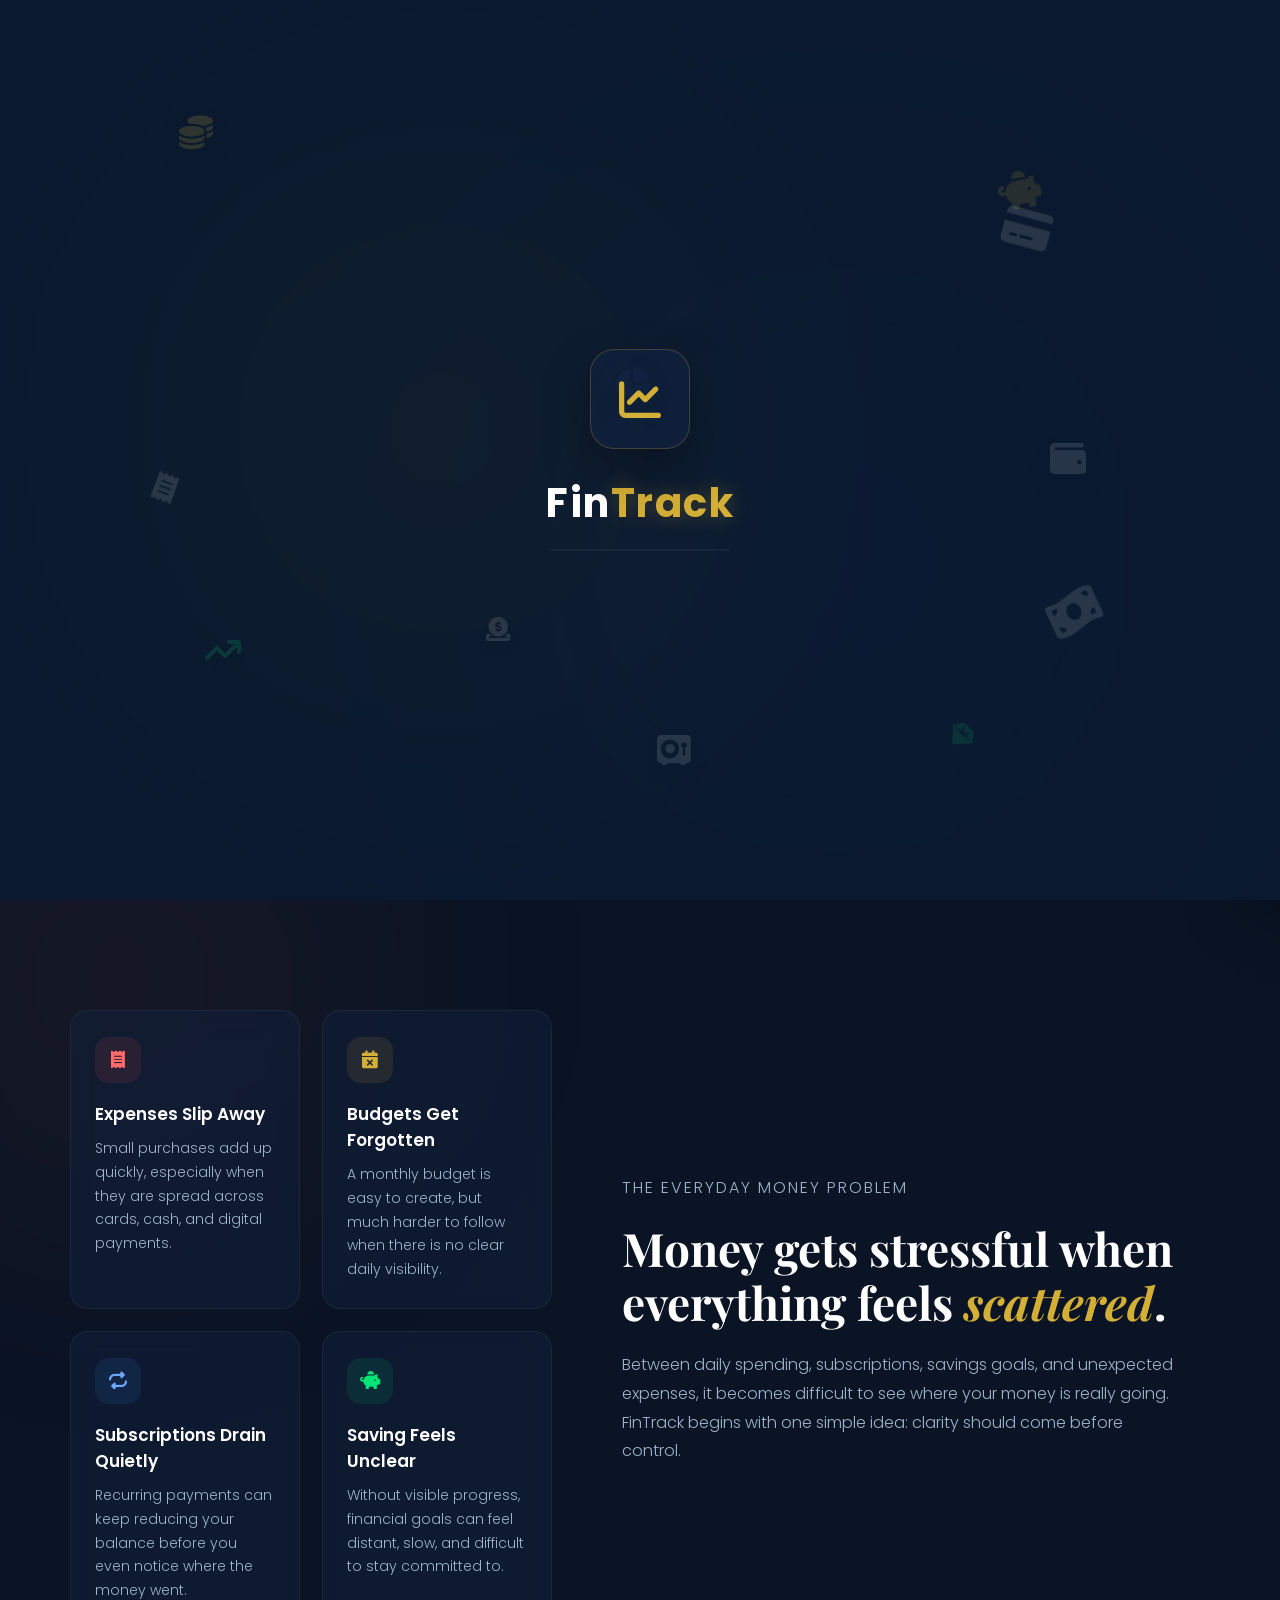
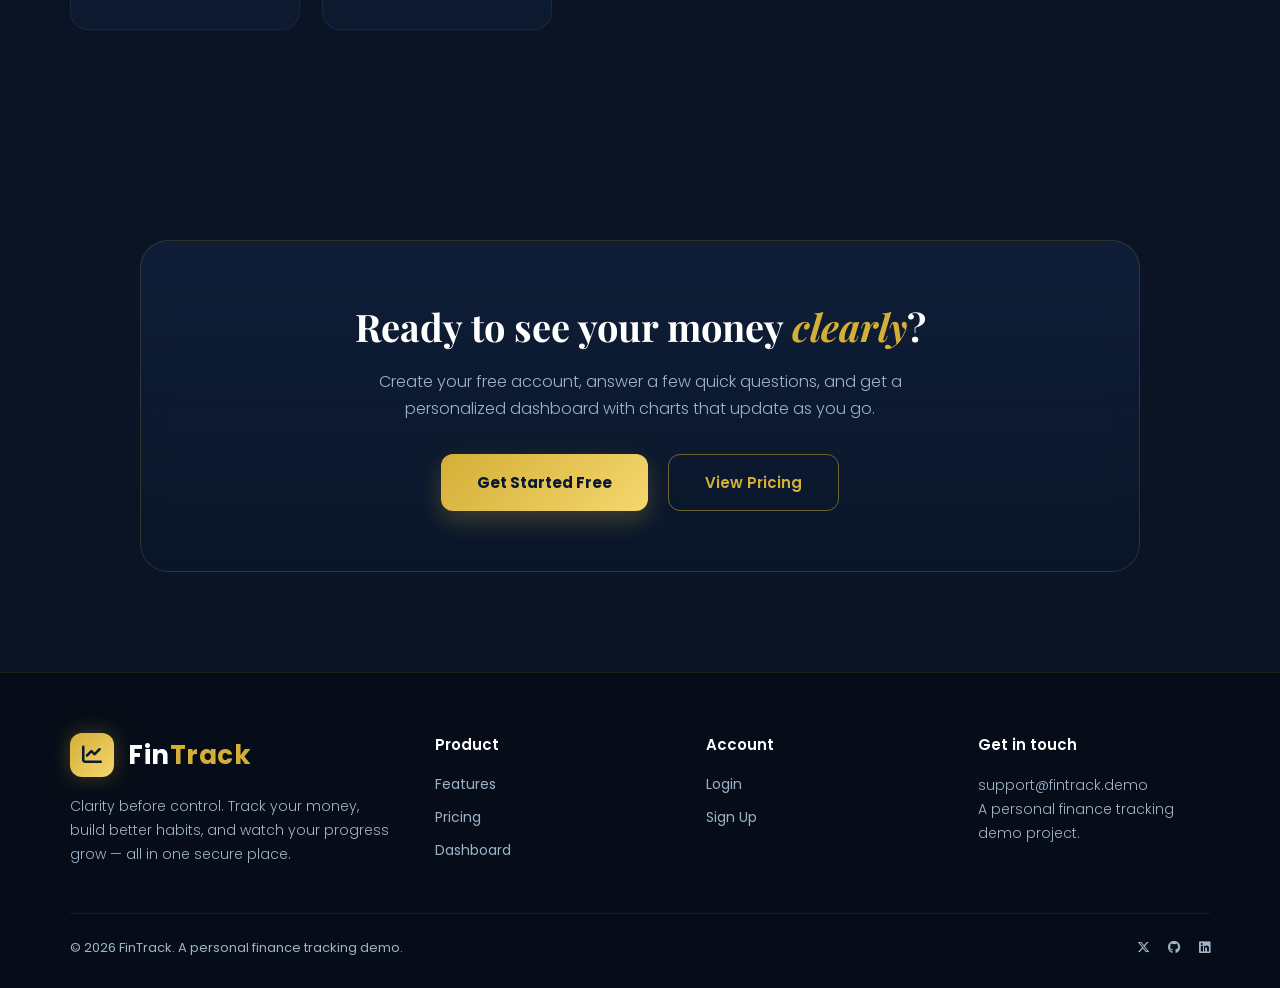
==== index.html @ 710f8156 "Added Currency Support and Search Bar" ====
<!DOCTYPE html>
<html lang="en">
<head>
  <meta charset="UTF-8" />
  <meta name="viewport" content="width=device-width, initial-scale=1.0"/>
  <title>FinTrack — Take Control of Your Finances</title>

  <link rel="preconnect" href="https://fonts.googleapis.com">
  <link rel="preconnect" href="https://fonts.gstatic.com" crossorigin>
  <link href="https://fonts.googleapis.com/css2?family=Playfair+Display:ital,wght@0,400..900;1,400..900&family=Poppins:wght@300;400;500;600;700&display=swap" rel="stylesheet">
  <link rel="stylesheet" href="https://cdnjs.cloudflare.com/ajax/libs/font-awesome/6.5.1/css/all.min.css"/>

  <link rel="stylesheet" href="css/styles.css?v=2"/>
  <link rel="stylesheet" href="css/landing.css?v=2"/>
</head>

<body>

  <!-- WEBSITE ENTRANCE LOADER (ENTRANCE SPLASH SCREEN) -->
  <div id="initial-splash" class="splash-screen">
    <div class="splash-glow-1"></div>
    <div class="splash-glow-2"></div>
    <div class="floating-container">
      <div class="floating-item item-coin1"><i class="fa-solid fa-coins"></i></div>
      <div class="floating-item item-card"><i class="fa-solid fa-credit-card"></i></div>
      <div class="floating-item item-trend"><i class="fa-solid fa-arrow-trend-up"></i></div>
      <div class="floating-item item-cash"><i class="fa-solid fa-money-bill-wave"></i></div>
      <div class="floating-item item-coin2"><i class="fa-solid fa-circle-dollar-to-slot"></i></div>
      <div class="floating-item item-wallet"><i class="fa-solid fa-wallet"></i></div>
      <div class="floating-item item-piggy"><i class="fa-solid fa-piggy-bank"></i></div>
      <div class="floating-item item-receipt"><i class="fa-solid fa-receipt"></i></div>
      <div class="floating-item item-vault"><i class="fa-solid fa-vault"></i></div>
      <div class="floating-item item-pie"><i class="fa-solid fa-chart-pie"></i></div>
      <div class="floating-item item-gem"><i class="fa-solid fa-gem"></i></div>
    </div>
    <div class="splash-core">
      <div class="splash-logo-shield">
        <i class="fa-solid fa-chart-line"></i>
        <div class="radar-pulse"></div>
      </div>
      <h1 class="splash-title">Fin<span>Track</span></h1>
      <div class="splash-loading-line"><span></span></div>
    </div>
  </div>

  <!-- PAGE LOADER ANIMATION -->
  <div id="page-loader" class="page-loader">
    <div class="loader-blur-1"></div>
    <div class="loader-blur-2"></div>
    <div class="loader-container">
      <div class="loader-ring-wrapper">
        <div class="loader-ring"></div>
        <div class="loader-logo-icon"><i class="fa-solid fa-chart-line"></i></div>
      </div>
      <div class="loader-brand">
        <h2 class="loader-text">Fin<span>Track</span></h2>
        <div class="loader-status">
          <span class="status-dot"></span>
          <p class="status-text">Securing financial workspace...</p>
        </div>
      </div>
    </div>
  </div>

  <nav class="navbar">
    <div class="logo" onclick="location.href='index.html'">
      <div class="logo-icon"><i class="fa-solid fa-chart-line"></i></div>
      <div class="logo-text">Fin<span>Track</span></div>
    </div>

    <div class="right-section">
      <div class="nav-links">
        <a href="index.html" class="active">Home</a>
        <a href="pages/features.html">Features</a>
        <a href="pages/dashboard.html">Dashboard</a>
        <a href="pages/pricing.html">Pricing</a>
      </div>

      <div class="buttons">
        <button class="btn-outline" data-auth="login">Login</button>
        <button class="btn-gold" data-auth="signup">Sign Up</button>
      </div>
    </div>
  </nav>

  <section class="hero" id="hero">
    <div class="blur-circle1"></div>
    <div class="blur-circle2"></div>

    <div class="hero-content">
      <p class="hero-tag">Smart Personal Finance Tracker</p>
      <h1>Take Control of Your <span>Finances</span> with FinTrack</h1>
      <p class="hero-description">
        Track expenses, monitor savings, create budgets, and analyze your financial growth — all in one powerful and secure platform.
      </p>

      <div class="hero-buttons">
        <button class="start-btn" data-cta>Get Started</button>
        <button class="learn-btn" onclick="location.href='pages/features.html'">Learn More</button>
      </div>

      <div class="hero-stats">
        <div class="stat-card"><h2>10K+</h2><p>Active Users</p></div>
        <div class="stat-card"><h2>50M+</h2><p>Transactions</p></div>
        <div class="stat-card"><h2>$2M+</h2><p>Savings Tracked</p></div>
      </div>
    </div>

    <div class="hero-visual">
      <div class="dashboard-mockup">

        <div class="widget-box w-left-top">
          <div class="widget-title">
            <span>Net Worth</span>
            <i class="fa-solid fa-arrow-trend-up" style="color: #00E676;"></i>
          </div>
          <div class="widget-amount">$48,250</div>
          <div class="widget-trend">+12.4%</div>
          <div style="margin-top: 15px; height: 35px; display: flex; align-items: flex-end; gap: 6px;">
            <div style="width:100%; height:35%; background:rgba(212,175,55,0.12); border-radius:3px;"></div>
            <div style="width:100%; height:50%; background:rgba(212,175,55,0.12); border-radius:3px;"></div>
            <div style="width:100%; height:65%; background:rgba(212,175,55,0.12); border-radius:3px;"></div>
            <div style="width:100%; height:100%; background:linear-gradient(to top, #D4AF37, #F5D76E); border-radius:3px; box-shadow:0 0 12px rgba(212,175,55,0.35);"></div>
          </div>
        </div>

        <div class="widget-box w-right-top">
          <div class="widget-title">Allocation</div>
          <div class="pie-chart"></div>
          <div>
            <div class="alloc-item"><span><span class="alloc-dot" style="background:#D4AF37;"></span>Stocks</span><strong>45%</strong></div>
            <div class="alloc-item"><span><span class="alloc-dot" style="background:#1E427A;"></span>Crypto</span><strong>30%</strong></div>
            <div class="alloc-item"><span><span class="alloc-dot" style="background:#00E676;"></span>Cash</span><strong>25%</strong></div>
          </div>
        </div>

        <div class="widget-box w-left-bottom">
          <div class="widget-title">
            <span>Active Goals</span>
            <i class="fa-solid fa-bullseye" style="color: #D4AF37;"></i>
          </div>
          <div class="goal-row" style="margin-top: 5px;">
            <div class="goal-header"><span>Emergency</span><span>85%</span></div>
            <div class="goal-bar-bg"><div class="goal-bar-fill" style="width: 85%; background: linear-gradient(90deg, #D4AF37, #F5D76E);"></div></div>
          </div>
          <div class="goal-row" style="margin-top: 12px;">
            <div class="goal-header"><span>Travel Fund</span><span>40%</span></div>
            <div class="goal-bar-bg"><div class="goal-bar-fill" style="width: 40%; background: linear-gradient(90deg, #1E427A, #3A7BD5);"></div></div>
          </div>
        </div>

        <div class="widget-box w-right-bottom">
          <div class="widget-title">Activity</div>
          <div class="tx-row">
            <div class="tx-info">
              <div class="tx-icon" style="background:rgba(255,82,82,0.1); color:#FF5252;"><i class="fa-solid fa-bag-shopping"></i></div>
              <div><div class="tx-name">Groceries</div><div class="tx-date">2:40 PM</div></div>
            </div>
            <div class="tx-val tx-neg">-$68</div>
          </div>
          <div class="tx-row">
            <div class="tx-info">
              <div class="tx-icon" style="background:rgba(0,230,118,0.1); color:#00E676;"><i class="fa-solid fa-wallet"></i></div>
              <div><div class="tx-name">Salary</div><div class="tx-date">Yesterday</div></div>
            </div>
            <div class="tx-val tx-pos">+$3.2K</div>
          </div>
          <div class="tx-row">
            <div class="tx-info">
              <div class="tx-icon" style="background:rgba(255,82,82,0.1); color:#FF5252;"><i class="fa-solid fa-film"></i></div>
              <div><div class="tx-name">Netflix</div><div class="tx-date">May 24</div></div>
            </div>
            <div class="tx-val tx-neg">-$16</div>
          </div>
        </div>

      </div>
    </div>
  </section>

  <!-- PROBLEM SECTION (Home: why money feels hard) -->
  <section class="problem-section" id="problem">
    <div class="problem-container">
      <div class="problem-grid">
        <div class="problem-card">
          <div class="problem-icon"><i class="fa-solid fa-receipt"></i></div>
          <h3>Expenses Slip Away</h3>
          <p>Small purchases add up quickly, especially when they are spread across cards, cash, and digital payments.</p>
        </div>
        <div class="problem-card">
          <div class="problem-icon"><i class="fa-solid fa-calendar-xmark"></i></div>
          <h3>Budgets Get Forgotten</h3>
          <p>A monthly budget is easy to create, but much harder to follow when there is no clear daily visibility.</p>
        </div>
        <div class="problem-card">
          <div class="problem-icon"><i class="fa-solid fa-repeat"></i></div>
          <h3>Subscriptions Drain Quietly</h3>
          <p>Recurring payments can keep reducing your balance before you even notice where the money went.</p>
        </div>
        <div class="problem-card">
          <div class="problem-icon"><i class="fa-solid fa-piggy-bank"></i></div>
          <h3>Saving Feels Unclear</h3>
          <p>Without visible progress, financial goals can feel distant, slow, and difficult to stay committed to.</p>
        </div>
      </div>

      <div class="problem-content">
        <p class="problem-tag">The Everyday Money Problem</p>
        <h2>Money gets stressful when everything feels <span>scattered</span>.</h2>
        <p>Between daily spending, subscriptions, savings goals, and unexpected expenses, it becomes difficult to see where your money is really going. FinTrack begins with one simple idea: clarity should come before control.</p>
      </div>
    </div>
  </section>

  <!-- CTA BAND -->
  <section class="cta-band">
    <div class="cta-inner">
      <h2>Ready to see your money <span>clearly</span>?</h2>
      <p>Create your free account, answer a few quick questions, and get a personalized dashboard with charts that update as you go.</p>
      <div class="hero-buttons">
        <button class="start-btn" data-cta>Get Started Free</button>
        <button class="learn-btn" onclick="location.href='pages/pricing.html'">View Pricing</button>
      </div>
    </div>
  </section>

  <!-- FOOTER -->
  <footer class="footer">
    <div class="footer-grid">
      <div class="footer-col">
        <div class="logo" style="margin-bottom:18px;">
          <div class="logo-icon"><i class="fa-solid fa-chart-line"></i></div>
          <div class="logo-text">Fin<span>Track</span></div>
        </div>
        <p>Clarity before control. Track your money, build better habits, and watch your progress grow — all in one secure place.</p>
      </div>
      <div class="footer-col">
        <h4>Product</h4>
        <a href="pages/features.html">Features</a>
        <a href="pages/pricing.html">Pricing</a>
        <a href="pages/dashboard.html">Dashboard</a>
      </div>
      <div class="footer-col">
        <h4>Account</h4>
        <a href="pages/login.html">Login</a>
        <a href="pages/signup.html">Sign Up</a>
      </div>
      <div class="footer-col">
        <h4>Get in touch</h4>
        <p>support@fintrack.demo<br/>A personal finance tracking demo project.</p>
      </div>
    </div>
    <div class="footer-bottom">
      <span>© 2026 FinTrack. A personal finance tracking demo.</span>
      <div class="socials">
        <span><i class="fa-brands fa-x-twitter"></i></span>
        <span><i class="fa-brands fa-github"></i></span>
        <span><i class="fa-brands fa-linkedin"></i></span>
      </div>
    </div>
  </footer>

  <script src="js/storage.js?v=7"></script>
  <script src="js/loader.js?v=7"></script>
  <script src="js/nav.js?v=8"></script>
</body>
</html>
---- css/styles.css ----
/* ============================================================
   CINEMATIC 3D FLOATING ENTRANCE SPLASH SCREEN
   ============================================================ */

.splash-screen {
  position: fixed;
  top: 0; left: 0; width: 100%; height: 100%;
  background-color: #0A192F;
  z-index: 100000; /* Above regular page loaders */
  display: flex;
  align-items: center;
  justify-content: center;
  overflow: hidden;
  opacity: 1;
  visibility: visible;
  transition: opacity 0.8s cubic-bezier(0.77, 0, 0.175, 1),
              visibility 0.8s cubic-bezier(0.77, 0, 0.175, 1);
}

/* Exit Utility State triggered by JS */
.splash-screen.dismissed {
  opacity: 0;
  visibility: hidden;
}

/* Ambient Deep Lighting */
.splash-glow-1, .splash-glow-2 {
  position: absolute; width: 500px; height: 500px; border-radius: 50%; filter: blur(160px); opacity: 0.4; pointer-events: none;
}
.splash-glow-1 { background: rgba(212, 175, 55, 0.12); top: 20%; left: 15%; animation: lightShift 8s infinite alternate ease-in-out; }
.splash-glow-2 { background: rgba(30, 66, 122, 0.2); bottom: 10%; right: 15%; animation: lightShift 8s infinite alternate-reverse ease-in-out; }

/* Main Central Brand Hub */
.splash-core {
  text-align: center;
  position: relative;
  z-index: 10;
  animation: coreEntrance 1s cubic-bezier(0.16, 1, 0.3, 1) forwards;
}

.splash-logo-shield {
  position: relative;
  width: 100px; height: 100px;
  background: rgba(17, 34, 64, 0.6);
  border: 1px solid rgba(212, 175, 55, 0.25);
  border-radius: 24px;
  display: flex; align-items: center; justify-content: center;
  font-size: 42px; color: #D4AF37; margin: 0 auto 24px;
  box-shadow: 0 20px 50px rgba(0,0,0,0.3);
  backdrop-filter: blur(10px);
}

.radar-pulse {
  position: absolute; width: 100%; height: 100%;
  border: 1px solid #D4AF37; border-radius: 24px;
  animation: radarExpand 2s infinite ease-out;
  opacity: 0; pointer-events: none;
}

.splash-title {
  font-family: 'Poppins', sans-serif; font-size: 40px; font-weight: 700; color: #fff; letter-spacing: 1.5px; margin-bottom: 16px;
}
.splash-title span { color: #D4AF37; text-shadow: 0 0 20px rgba(212,175,55,0.3); }

/* Premium thin timing runner strip */
.splash-loading-line {
  width: 180px; height: 2px; background: rgba(255,255,255,0.05); margin: 0 auto; border-radius: 2px; overflow: hidden;
}
.splash-loading-line span {
  display: block; width: 100%; height: 100%; background: linear-gradient(90deg, transparent, #D4AF37, transparent);
  transform: translateX(-100%); animation: stripMove 2s infinite linear;
}

/* --- Floating Ecosystem Generator --- */
.floating-container { position: absolute; width: 100%; height: 100%; top: 0; left: 0; z-index: 5; pointer-events: none; }
.floating-item {
  position: absolute; font-size: 28px;
  color: rgba(255, 255, 255, 0.12); /* Semi-transparent ghost tokens */
  filter: drop-shadow(0 10px 20px rgba(0,0,0,0.2));
  animation: floatBehavior 6s infinite ease-in-out;
}

/* --- Expanded Floating Grid Vectors & Spatial Depth --- */

.item-coin1  { top: 12%; left: 14%; font-size: 34px; color: rgba(212,175,55,0.18); animation-duration: 7s; }
.item-card   { top: 22%; right: 18%; font-size: 42px; transform: rotate(15deg); animation-duration: 9s; animation-delay: -1s; }
.item-trend  { bottom: 25%; left: 16%; font-size: 32px; color: rgba(0,230,118,0.15); animation-duration: 8s; animation-delay: -3s; }
.item-cash   { bottom: 28%; right: 14%; font-size: 46px; transform: rotate(-25deg); animation-duration: 10s; animation-delay: -2s; }
.item-coin2  { top: 68%; left: 38%; font-size: 24px; animation-duration: 6s; animation-delay: -4s; }
.item-wallet { top: 48%; left: 82%; font-size: 36px; animation-duration: 11s; }


/* Coordinates for the New Tokens Layer */
.item-piggy  { top: 18%; left: 78%; font-size: 38px; color: rgba(212,175,55,0.14); transform: rotate(-10deg); animation-duration: 8.5s; animation-delay: -1.5s; }
.item-receipt { top: 52%; left: 12%; font-size: 28px; transform: rotate(20deg); animation-duration: 7.5s; animation-delay: -5s; }
.item-vault  { bottom: 14%; right: 46%; font-size: 30px; animation-duration: 9.5s; animation-delay: -2.5s; }
.item-pie    { top: 40%; left: 48%; font-size: 32px; color: rgba(30, 66, 122, 0.22); animation-duration: 12s; animation-delay: -6s; }
.item-gem    { bottom: 16%; left: 74%; font-size: 26px; color: rgba(0,230,118,0.12); transform: rotate(45deg); animation-duration: 6.8s; animation-delay: -0.5s; }

/* Micro adjustment to keep objects centered and balanced under small phone widths */
@media (max-width: 768px) {
  .item-card, .item-piggy, .item-wallet { right: 8%; }
  .item-coin1, .item-receipt, .item-trend { left: 6%; }
  .item-pie, .item-vault { display: none; } /* Drop middle hidden cluster nodes to preserve readability */

}

/* ============================================================
   SYSTEM MOTION CONTROLLERS KEYFRAMES
   ============================================================ */
@keyframes coreEntrance {
  from { opacity: 0; transform: translateY(20px) scale(0.96); filter: blur(4px); }
  to { opacity: 1; transform: translateY(0) scale(1); filter: blur(0); }
}
@keyframes radarExpand {
  0% { transform: scale(1); opacity: 0.8; }
  100% { transform: scale(1.4); opacity: 0; }
}
@keyframes stripMove {
  0% { transform: translateX(-100%); }
  100% { transform: translateX(100%); }
}
@keyframes floatBehavior {
  0%, 100% { transform: translateY(0) rotate(0deg) scale(1); }
  50% { transform: translateY(-30px) rotate(12deg) scale(1.05); color: rgba(212,175,55,0.25); }
}
@keyframes lightShift {
  0% { transform: translate(0, 0) scale(1); }
  100% { transform: translate(40px, -30px) scale(1.15); }
}




/* ============================================================
   PREMIUM GLASSMORPHISM & GLOWING PAGE PRELOADER
   ============================================================ */


.page-loader {
  position: fixed;
  top: 0;
  left: 0;
  width: 100%;
  height: 100%;
  background-color: var(--bg-dark);
  z-index: 99999;
  display: flex;
  align-items: center;
  justify-content: center;
  opacity: 1;
  visibility: visible;
  transition: opacity 0.5s cubic-bezier(0.25, 1, 0.5, 1), 
              visibility 0.5s cubic-bezier(0.25, 1, 0.5, 1);
  overflow: hidden;
}

/* Smooth exit transition */
.page-loader.fade-out {
  opacity: 0;
  visibility: hidden;
  pointer-events: none;
  transform: scale(1.03); /* Subtle expansion effect on exit */
}

/* Luxury Ambient Blur Orbs */
.loader-blur-1, .loader-blur-2 {
  position: absolute;
  border-radius: 50%;
  filter: blur(120px);
  z-index: 1;
  opacity: 0.6;
  animation: ambientFloat 6s infinite ease-in-out;
}
.loader-blur-1 {
  width: 300px;
  height: 300px;
  background: rgba(212, 175, 55, 0.08);
  top: -50px;
  right: -50px;
}
.loader-blur-2 {
  width: 400px;
  height: 400px;
  background: rgba(30, 66, 122, 0.15);
  bottom: -100px;
  left: -100px;
  animation-delay: -3s;
}

/* Glassmorphism Container Card */
.loader-container {
  position: relative;
  z-index: 2;
  background: var(--bg-card);
  border: 1px solid rgba(212, 175, 55, 0.15);
  padding: 50px 60px;
  border-radius: 28px;
  box-shadow: 0 25px 60px rgba(0, 0, 0, 0.5);
  backdrop-filter: blur(20px);
  -webkit-backdrop-filter: blur(20px);
  display: flex;
  flex-direction: column;
  align-items: center;
  gap: 30px;
  width: 90%;
  max-width: 380px;
}

/* Glowing/Spinning Ring Engine */
.loader-ring-wrapper {
  position: relative;
  width: 90px;
  height: 90px;
  display: flex;
  align-items: center;
  justify-content: center;
}

.loader-ring {
  position: absolute;
  width: 100%;
  height: 100%;
  border: 3px solid rgba(255, 255, 255, 0.03);
  border-top: 3px solid var(--gold-main);
  border-right: 3px solid var(--gold-main);
  border-radius: 50%;
  animation: spinnerRotate 1s linear infinite;
  filter: drop-shadow(0 0 8px var(--gold-glow));
}

.loader-logo-icon {
  font-size: 32px;
  color: #fff;
  animation: logoPulse 2s infinite ease-in-out;
}

/* Branding & Status Info */
.loader-brand {
  text-align: center;
}

.loader-text {
  font-family: 'Poppins', sans-serif;
  font-size: 30px;
  font-weight: 700;
  color: #ffffff;
  letter-spacing: 1px;
  margin-bottom: 12px;
}

.loader-text span {
  color: var(--gold-main);
  text-shadow: 0 0 15px rgba(212, 175, 55, 0.2);
}

/* Micro-interactions: Status text + Blinking pulse dot */
.loader-status {
  display: flex;
  align-items: center;
  justify-content: center;
  gap: 8px;
}

.status-dot {
  width: 6px;
  height: 6px;
  background-color: var(--teal-accent);
  border-radius: 50%;
  box-shadow: 0 0 10px var(--teal-accent);
  animation: pulseDot 1.2s infinite ease-in-out;
}

.status-text {
  font-family: 'Poppins', sans-serif;
  font-size: 13px;
  color: #5a6b85;
  font-weight: 400;
  margin: 0;
  letter-spacing: 0.3px;
}

/* ============================================================
   ANIMATION KEYFRAMES
   ============================================================ */

@keyframes spinnerRotate {
  0% { transform: rotate(0deg); }
  100% { transform: rotate(360deg); }
}

@keyframes logoPulse {
  0%, 100% { transform: scale(1); color: #fff; }
  50% { transform: scale(1.05); color: var(--gold-main); filter: drop-shadow(0 0 4px var(--gold-glow)); }
}

@keyframes ambientFloat {
  0%, 100% { transform: translateY(0) scale(1); }
  50% { transform: translateY(-20px) scale(1.05); }
}

@keyframes pulseDot {
  0%, 100% { opacity: 0.4; transform: scale(0.9); }
  50% { opacity: 1; transform: scale(1.1); }
}




/* ===== FinTrack shared theme: variables, reset, navbar, buttons, footer ===== */
:root {
  --bg: #081120;
  --bg-alt: #0A1424;
  --bg-dark: #0A192F;
  --bg-card: rgba(17, 34, 64, 0.75);
  --card: rgba(17, 34, 64, 0.48);
  --card-solid: #112344;
  --gold: #D4AF37;
  --gold-light: #F5D76E;
  --gold-main: #D4AF37;
  --gold-glow: rgba(212, 175, 55, 0.3);
  --text: #CCD6F6;
  --heading: #ffffff;
  --muted: #9FB3C8;
  --green: #00E676;
  --teal-accent: #00E676;
  --red: #FF5252;
  --blue: #6EA8FE;
  --line: rgba(255, 255, 255, 0.065);
}

* { margin: 0; padding: 0; box-sizing: border-box; }

html { scroll-behavior: smooth; }

body {
  font-family: 'Poppins', sans-serif;
  background: var(--bg);
  color: var(--text);
  min-height: 100vh;
  -webkit-font-smoothing: antialiased;
  overflow-x: hidden;
}

a { text-decoration: none; color: inherit; }

/* ================= NAVBAR ================= */
.navbar {
  width: 100%;
  height: 90px;
  display: flex;
  justify-content: space-between;
  align-items: center;
  padding: 0 70px;
  background: rgba(10, 25, 47, 0.85);
  backdrop-filter: blur(12px);
  -webkit-backdrop-filter: blur(12px);
  border-bottom: 1px solid rgba(212, 175, 55, 0.12);
  position: sticky;
  top: 0;
  z-index: 1000;
}

.logo { display: flex; align-items: center; gap: 14px; cursor: pointer; }

.logo-icon {
  width: 44px;
  height: 44px;
  border-radius: 12px;
  background: linear-gradient(135deg, var(--gold), var(--gold-light));
  display: flex;
  justify-content: center;
  align-items: center;
  box-shadow: 0 0 20px rgba(212, 175, 55, 0.3);
  transition: 0.4s cubic-bezier(0.175, 0.885, 0.32, 1.275);
}

.logo:hover .logo-icon {
  transform: translateY(-3px) rotate(-8deg);
  box-shadow: 0 0 25px rgba(212, 175, 55, 0.5);
}

.logo-icon i { color: #0A192F; font-size: 20px; }

.logo-text { font-size: 26px; font-weight: 700; color: var(--heading); letter-spacing: 0.5px; }
.logo-text span { color: var(--gold); }

.right-section { display: flex; align-items: center; gap: 45px; }
.nav-links { display: flex; align-items: center; gap: 35px; }

.nav-links a {
  position: relative;
  color: var(--text);
  font-size: 15px;
  font-weight: 500;
  transition: 0.3s ease;
  padding: 8px 0;
}

.nav-links a:hover { color: #ffffff; }

.nav-links a::after {
  content: '';
  position: absolute;
  left: 0;
  bottom: 0;
  width: 0%;
  height: 2px;
  background: linear-gradient(to right, var(--gold), var(--gold-light));
  border-radius: 10px;
  transition: 0.3s ease;
}

.nav-links a:hover::after { width: 100%; }

.nav-links a.active { color: #ffffff; }
.nav-links a.active::after { width: 100%; }

.buttons { display: flex; gap: 16px; }

/* ===== Mobile hamburger + drawer (marketing nav) ===== */
.nav-toggle {
  display: none;
  width: 46px;
  height: 46px;
  border-radius: 12px;
  border: 1px solid rgba(212, 175, 55, 0.3);
  background: rgba(212, 175, 55, 0.06);
  color: var(--gold);
  font-size: 20px;
  cursor: pointer;
  align-items: center;
  justify-content: center;
  flex-shrink: 0;
  transition: 0.25s ease;
  -webkit-tap-highlight-color: transparent;
}
.nav-toggle:hover { background: rgba(212, 175, 55, 0.12); border-color: var(--gold); }

.mobile-nav-backdrop {
  position: fixed;
  inset: 0;
  background: rgba(4, 10, 20, 0.6);
  backdrop-filter: blur(3px);
  -webkit-backdrop-filter: blur(3px);
  opacity: 0;
  pointer-events: none;
  transition: opacity 0.3s ease;
  z-index: 1500;
}
.mobile-nav-backdrop.is-open { opacity: 1; pointer-events: auto; }

.mobile-nav {
  position: fixed;
  top: 0;
  right: 0;
  height: 100%;
  width: min(320px, 84vw);
  background: linear-gradient(180deg, rgba(13, 27, 51, 0.98), rgba(8, 17, 32, 0.98));
  border-left: 1px solid rgba(212, 175, 55, 0.15);
  box-shadow: -24px 0 60px rgba(0, 0, 0, 0.5);
  backdrop-filter: blur(16px);
  -webkit-backdrop-filter: blur(16px);
  z-index: 1600;
  transform: translateX(100%);
  transition: transform 0.35s cubic-bezier(0.16, 1, 0.3, 1);
  display: flex;
  flex-direction: column;
  padding: 24px 22px calc(24px + env(safe-area-inset-bottom));
  overflow-y: auto;
}
.mobile-nav.is-open { transform: translateX(0); }

.mobile-nav-head {
  display: flex;
  align-items: center;
  justify-content: space-between;
  margin-bottom: 28px;
}
.mobile-nav-close {
  width: 42px;
  height: 42px;
  border-radius: 12px;
  border: 1px solid rgba(255, 255, 255, 0.1);
  background: rgba(255, 255, 255, 0.04);
  color: var(--text);
  font-size: 18px;
  cursor: pointer;
  display: flex;
  align-items: center;
  justify-content: center;
  transition: 0.2s ease;
}
.mobile-nav-close:hover { color: #fff; border-color: rgba(255, 255, 255, 0.25); }

.mobile-nav-links { display: flex; flex-direction: column; gap: 4px; }
.mobile-nav-links a {
  display: flex;
  align-items: center;
  min-height: 48px;
  padding: 12px 14px;
  border-radius: 12px;
  color: var(--text);
  font-size: 16px;
  font-weight: 500;
  transition: 0.2s ease;
}
.mobile-nav-links a:hover { background: rgba(255, 255, 255, 0.05); color: #fff; }
.mobile-nav-links a.active { background: rgba(212, 175, 55, 0.12); color: var(--gold); }

.mobile-nav-buttons {
  display: flex;
  flex-direction: column;
  gap: 12px;
  margin-top: auto;
  padding-top: 24px;
}
.mobile-nav-buttons button {
  width: 100%;
  min-height: 50px;
  font-size: 15px;
}

body.nav-open { overflow: hidden; }

/* ===== Shared buttons ===== */
.btn-outline {
  padding: 11px 24px;
  background: transparent;
  border: 1px solid rgba(212, 175, 55, 0.6);
  color: var(--gold);
  border-radius: 10px;
  font-size: 14px;
  font-weight: 600;
  cursor: pointer;
  transition: 0.3s ease;
  font-family: inherit;
}

.btn-outline:hover {
  background: rgba(212, 175, 55, 0.08);
  border-color: var(--gold);
  transform: translateY(-2px);
}

.btn-gold {
  padding: 11px 24px;
  background: linear-gradient(135deg, var(--gold), var(--gold-light));
  border: none;
  color: #0A192F;
  border-radius: 10px;
  font-size: 14px;
  font-weight: 600;
  cursor: pointer;
  transition: 0.3s ease;
  box-shadow: 0 8px 20px rgba(212, 175, 55, 0.2);
  font-family: inherit;
}

.btn-gold:hover {
  transform: translateY(-2px);
  box-shadow: 0 12px 25px rgba(212, 175, 55, 0.4);
}

/* ================= FOOTER ================= */
.footer {
  background: #060d18;
  border-top: 1px solid rgba(212, 175, 55, 0.12);
  padding: 60px 70px 30px;
}

.footer-grid {
  max-width: 1280px;
  margin: 0 auto;
  display: grid;
  grid-template-columns: 1.4fr 1fr 1fr 1fr;
  gap: 40px;
}

.footer-col h4 { color: var(--heading); font-size: 15px; margin-bottom: 18px; font-weight: 600; }
.footer-col a { display: block; color: var(--muted); font-size: 14px; margin-bottom: 12px; transition: 0.3s; }
.footer-col a:hover { color: var(--gold); }
.footer-col p { color: var(--muted); font-size: 14px; line-height: 1.7; font-weight: 300; }

.footer-bottom {
  max-width: 1280px;
  margin: 40px auto 0;
  padding-top: 24px;
  border-top: 1px solid var(--line);
  display: flex;
  justify-content: space-between;
  align-items: center;
  color: var(--muted);
  font-size: 13px;
}

/* Social icons are decorative content (no destination), so they don't look clickable. */
.footer-bottom .socials { display: flex; gap: 18px; }
.footer-bottom .socials span { color: var(--muted); cursor: default; }

@media (max-width: 900px) {
  .footer { padding: 50px 24px 24px; }
  .footer-grid { grid-template-columns: 1fr 1fr; gap: 30px; }
  .footer-bottom { flex-direction: column; gap: 12px; text-align: center; }
}

/* ===== "Coming soon" badge ===== */
.soon-badge {
  display: inline-block;
  margin-left: 8px;
  padding: 2px 8px;
  font-size: 10px;
  font-weight: 700;
  letter-spacing: 0.5px;
  text-transform: uppercase;
  color: var(--gold);
  background: rgba(212, 175, 55, 0.14);
  border: 1px solid rgba(212, 175, 55, 0.3);
  border-radius: 999px;
  vertical-align: middle;
}

/* ===== Toast ===== */
.toast {
  position: fixed;
  bottom: 28px;
  left: 50%;
  transform: translateX(-50%) translateY(20px);
  background: rgba(11, 23, 44, 0.96);
  border: 1px solid rgba(212, 175, 55, 0.3);
  color: var(--text);
  padding: 14px 22px;
  border-radius: 14px;
  font-size: 14px;
  font-weight: 500;
  box-shadow: 0 18px 40px rgba(0, 0, 0, 0.45);
  backdrop-filter: blur(12px);
  display: flex;
  align-items: center;
  gap: 10px;
  opacity: 0;
  pointer-events: none;
  transition: opacity 0.3s ease, transform 0.3s ease;
  z-index: 4000;
  max-width: 90vw;
}
.toast.show { opacity: 1; transform: translateX(-50%) translateY(0); }
.toast i { color: var(--gold); }

/* NOTE: marketing navbar responsive activation lives in landing.css,
   which loads after this file on the pages that contain .navbar. */
---- css/landing.css ----
/* ================= HERO SECTION ================= */
.hero {
  width: 100%;
  min-height: calc(100vh - 90px);
  display: grid;
  grid-template-columns: 1fr 1fr;
  align-items: center;
  padding: 40px 70px;
  background: #081120;
  position: relative;
  overflow: hidden;
  gap: 40px;
}

.blur-circle1 {
  position: absolute;
  width: 600px; height: 600px;
  background: rgba(212, 175, 55, 0.04);
  border-radius: 50%;
  top: -150px; right: -50px;
  filter: blur(150px);
  z-index: 1;
}

.blur-circle2 {
  position: absolute;
  width: 500px; height: 500px;
  background: rgba(30, 66, 122, 0.1);
  border-radius: 50%;
  bottom: -150px; left: -100px;
  filter: blur(130px);
  z-index: 1;
}

.hero-content { z-index: 5; }

.hero-tag {
  color: #D4AF37;
  letter-spacing: 2px;
  font-size: 13px;
  margin-bottom: 20px;
  font-weight: 600;
  text-transform: uppercase;
}

.hero-content h1 {
  font-family: 'Playfair Display', serif;
  font-size: 56px;
  line-height: 1.15;
  color: white;
  margin-bottom: 25px;
  font-weight: 700;
}

.hero-content h1 span { color: #D4AF37; font-style: italic; }

.hero-description {
  color: #9FB3C8;
  font-size: 16px;
  line-height: 1.7;
  margin-bottom: 40px;
  max-width: 580px;
  font-weight: 300;
}

.hero-buttons { display: flex; gap: 20px; margin-bottom: 50px; }

.start-btn {
  padding: 16px 36px;
  border: none;
  border-radius: 12px;
  background: linear-gradient(135deg, #D4AF37, #F5D76E);
  color: #0A192F;
  font-size: 15px;
  font-weight: 700;
  cursor: pointer;
  transition: 0.3s ease;
  box-shadow: 0 10px 25px rgba(212, 175, 55, 0.25);
  font-family: inherit;
}

.start-btn:hover { transform: translateY(-3px); box-shadow: 0 15px 30px rgba(212, 175, 55, 0.45); }

.learn-btn {
  padding: 16px 36px;
  border-radius: 12px;
  border: 1px solid rgba(212, 175, 55, 0.5);
  background: transparent;
  color: #D4AF37;
  font-size: 15px;
  font-weight: 600;
  cursor: pointer;
  transition: 0.3s ease;
  font-family: inherit;
}

.learn-btn:hover { background: rgba(212, 175, 55, 0.08); border-color: #D4AF37; transform: translateY(-3px); }

.hero-stats { display: flex; gap: 25px; }

.stat-card {
  background: rgba(17, 34, 64, 0.4);
  border: 1px solid rgba(212, 175, 55, 0.08);
  padding: 20px 30px;
  border-radius: 16px;
  min-width: 140px;
  backdrop-filter: blur(8px);
  transition: transform 0.3s ease, border-color 0.3s ease, box-shadow 0.3s ease;
}

.stat-card h2 { color: #D4AF37; font-size: 28px; margin-bottom: 4px; font-weight: 700; }
.stat-card p { color: #9FB3C8; font-size: 13px; }

.stat-card:hover {
  transform: translateY(-5px);
  border-color: rgba(212, 175, 55, 0.4);
  box-shadow: 0 10px 20px rgba(212, 175, 55, 0.1);
  background: rgba(17, 34, 64, 0.6);
}

/* ================= 4-WIDGET VISUAL GRID ================= */
.hero-visual { position: relative; width: 100%; max-width: 680px; justify-self: center; z-index: 5; }

.dashboard-mockup {
  background: rgba(11, 23, 44, 0.4);
  border: 1px solid rgba(255, 255, 255, 0.04);
  border-radius: 28px;
  width: 100%;
  padding: 25px;
  box-shadow: 0 40px 80px rgba(0, 0, 0, 0.6);
  backdrop-filter: blur(20px);
  display: grid;
  grid-template-columns: 1fr 1fr;
  grid-template-rows: auto auto;
  gap: 20px;
}

.widget-box {
  background: rgba(14, 30, 58, 0.75);
  border-radius: 18px;
  padding: 20px;
  box-shadow: 0 10px 30px rgba(0,0,0,0.2);
  transition: transform 0.4s ease, border-color 0.4s ease;
}

.w-left-top     { grid-column: 1; grid-row: 1; border: 1px solid rgba(212, 175, 55, 0.25); animation: floatSlowA 6s ease-in-out infinite; }
.w-right-top    { grid-column: 2; grid-row: 1; border: 1px solid rgba(255, 255, 255, 0.05); animation: floatSlowB 6s ease-in-out infinite; }
.w-left-bottom  { grid-column: 1; grid-row: 2; border: 1px solid rgba(255, 255, 255, 0.05); animation: floatSlowB 6s ease-in-out infinite; }
.w-right-bottom { grid-column: 2; grid-row: 2; border: 1px solid rgba(212, 175, 55, 0.15); animation: floatSlowA 6s ease-in-out infinite; }

.widget-box:hover { transform: scale(1.02) translateY(-2px); border-color: rgba(212, 175, 55, 0.4); }

.widget-title {
  font-size: 11px;
  color: #8892B0;
  text-transform: uppercase;
  letter-spacing: 1.2px;
  margin-bottom: 12px;
  display: flex;
  justify-content: space-between;
  align-items: center;
}

.widget-amount { color: white; font-size: 24px; font-weight: 700; }
.widget-trend { font-size: 12px; color: #00E676; margin-top: 4px; font-weight: 500; }

.pie-chart {
  width: 80px; height: 80px;
  border-radius: 50%;
  background: conic-gradient(#D4AF37 0% 45%, #1E427A 45% 75%, #00E676 75% 100%);
  margin: 10px auto 15px auto;
  position: relative;
}
.pie-chart::before {
  content: '';
  position: absolute;
  width: 48px; height: 48px;
  background: #112344;
  border-radius: 50%;
  top: 50%; left: 50%;
  transform: translate(-50%, -50%);
}

.alloc-item { display: flex; justify-content: space-between; font-size: 11px; color: #9FB3C8; margin-top: 6px; }
.alloc-dot { width: 8px; height: 8px; border-radius: 50%; display: inline-block; margin-right: 8px; }

.goal-row { margin-top: 10px; }
.goal-header { display: flex; justify-content: space-between; font-size: 11px; color: white; font-weight: 500; margin-bottom: 6px; }
.goal-header span:last-child { color: #D4AF37; font-weight: 600; }
.goal-bar-bg { width: 100%; height: 6px; background: rgba(255, 255, 255, 0.08); border-radius: 20px; overflow: hidden; }
.goal-bar-fill { height: 100%; border-radius: 20px; }

.tx-row { display: flex; align-items: center; justify-content: space-between; padding: 8px 0; border-bottom: 1px solid rgba(255,255,255,0.04); }
.tx-row:last-child { border: none; padding-bottom: 0; }
.tx-info { display: flex; align-items: center; gap: 8px; }
.tx-icon { width: 28px; height: 28px; border-radius: 8px; display: flex; align-items: center; justify-content: center; font-size: 11px; }
.tx-name { color: white; font-size: 12px; font-weight: 500; }
.tx-date { color: #64748B; font-size: 10px; }
.tx-val { font-size: 12px; font-weight: 600; }
.tx-neg { color: #FF5252; }
.tx-pos { color: #00E676; }

@keyframes floatSlowA { 0%, 100% { transform: translateY(0px); } 50% { transform: translateY(-6px); } }
@keyframes floatSlowB { 0%, 100% { transform: translateY(-4px); } 50% { transform: translateY(2px); } }

@media (max-width: 1200px) {
  .navbar { padding: 0 40px; }
  .hero { padding: 60px 40px; grid-template-columns: 1fr; text-align: center; }
  .hero-content { display: flex; flex-direction: column; align-items: center; }
  .hero-description { margin-left: auto; margin-right: auto; }
  .hero-buttons { justify-content: center; }
  .hero-stats { justify-content: center; }
  .hero-visual { margin-top: 40px; }
}

@media (max-width: 650px) {
  .hero-content h1 { font-size: 36px; }
  .dashboard-mockup { grid-template-columns: 1fr; grid-template-rows: auto; gap: 16px; padding: 16px; }
  .w-left-top, .w-right-top, .w-left-bottom, .w-right-bottom { grid-column: initial; grid-row: initial; }
  .stat-card { min-width: 110px; padding: 15px; }
}

/* ===== Marketing navbar → hamburger drawer ===== */
@media (max-width: 1024px) {
  .navbar { padding: 0 40px; }
  .right-section { gap: 28px; }
  .nav-links { gap: 24px; }
}
@media (max-width: 860px) {
  .navbar { padding: 0 22px; }
  .nav-links,
  .buttons { display: none; }
  .nav-toggle { display: flex; }
}
@media (max-width: 480px) {
  .navbar { height: 76px; padding: 0 16px; }
  .hero { min-height: calc(100vh - 76px); }
  .logo-text { font-size: 22px; }
  .logo-icon { width: 40px; height: 40px; }
}

/* ================= SUB-PAGE HERO (Features / Pricing) ================= */
.page-hero {
  position: relative;
  padding: 90px 70px 40px;
  text-align: center;
  overflow: hidden;
  background: #081120;
}
.page-hero::before {
  content: '';
  position: absolute;
  width: 600px; height: 600px;
  background: rgba(212, 175, 55, 0.05);
  border-radius: 50%;
  top: -250px; left: 50%;
  transform: translateX(-50%);
  filter: blur(150px);
}
.page-hero-inner { position: relative; z-index: 2; max-width: 760px; margin: 0 auto; }
.page-hero .tag { color: #D4AF37; letter-spacing: 2px; font-size: 13px; margin-bottom: 16px; font-weight: 600; text-transform: uppercase; }
.page-hero h1 { font-family: 'Playfair Display', serif; font-size: 50px; line-height: 1.15; color: #fff; margin-bottom: 18px; font-weight: 700; }
.page-hero h1 span { color: #D4AF37; font-style: italic; }
.page-hero p { color: #9FB3C8; font-size: 17px; line-height: 1.7; font-weight: 300; }

@media (max-width: 650px) {
  .page-hero { padding: 70px 22px 30px; }
  .page-hero h1 { font-size: 34px; }
}

/* ================= CTA BAND ================= */
.cta-band { padding: 100px 70px; background: #0A1424; position: relative; overflow: hidden; }
.cta-inner {
  max-width: 1000px; margin: 0 auto; text-align: center;
  background: linear-gradient(180deg, rgba(17, 34, 64, 0.7), rgba(10, 25, 47, 0.5));
  border: 1px solid rgba(212, 175, 55, 0.18);
  border-radius: 28px;
  padding: 60px 40px;
  backdrop-filter: blur(16px);
  position: relative; z-index: 2;
}
.cta-inner h2 { font-family: 'Playfair Display', serif; font-size: 38px; color: #fff; margin-bottom: 16px; }
.cta-inner h2 span { color: #D4AF37; font-style: italic; }
.cta-inner p { color: #9FB3C8; font-size: 16px; line-height: 1.7; max-width: 560px; margin: 0 auto 32px; font-weight: 300; }
.cta-inner .hero-buttons { justify-content: center; margin-bottom: 0; }

@media (max-width: 650px) {
  .cta-band { padding: 70px 22px; }
  .cta-inner { padding: 44px 24px; }
  .cta-inner h2 { font-size: 28px; }
  .cta-inner .hero-buttons { flex-direction: column; }
}

/* ================= PRICING ================= */
.pricing-section { padding: 60px 70px 110px; background: #081120; position: relative; overflow: hidden; }
.pricing-grid { max-width: 1180px; margin: 0 auto; display: grid; grid-template-columns: repeat(3, 1fr); gap: 26px; position: relative; z-index: 2; }
.price-card {
  background: linear-gradient(180deg, rgba(17, 34, 64, 0.72), rgba(10, 25, 47, 0.52));
  border: 1px solid rgba(255, 255, 255, 0.07);
  border-radius: 22px;
  padding: 36px 30px;
  transition: transform 0.4s ease, border-color 0.4s ease, box-shadow 0.4s ease;
  display: flex; flex-direction: column;
}
.price-card:hover { transform: translateY(-8px); border-color: rgba(212, 175, 55, 0.3); box-shadow: 0 26px 55px rgba(0,0,0,0.34); }
.price-card.featured { border-color: rgba(212, 175, 55, 0.45); background: linear-gradient(180deg, rgba(20, 40, 75, 0.82), rgba(10, 25, 47, 0.62)); }
.price-badge { align-self: flex-start; background: rgba(212,175,55,0.12); color: #D4AF37; font-size: 11px; font-weight: 700; letter-spacing: 1px; text-transform: uppercase; padding: 6px 12px; border-radius: 999px; margin-bottom: 18px; }
.price-card h3 { color: #fff; font-size: 20px; margin-bottom: 6px; font-weight: 600; }
.price-card .price-desc { color: #9FB3C8; font-size: 13px; margin-bottom: 22px; font-weight: 300; min-height: 36px; }
.price-amount { color: #fff; font-size: 42px; font-weight: 700; margin-bottom: 4px; font-family: 'Playfair Display', serif; }
.price-amount span { font-size: 15px; color: #9FB3C8; font-family: 'Poppins', sans-serif; font-weight: 400; }
.price-features { list-style: none; margin: 26px 0; display: flex; flex-direction: column; gap: 13px; flex: 1; }
.price-features li { color: #CCD6F6; font-size: 14px; display: flex; align-items: center; gap: 10px; font-weight: 300; }
.price-features li i { color: #00E676; font-size: 13px; }
.price-features li.off { color: #5a6b85; }
.price-features li.off i { color: #44516b; }
.price-card .btn-fill-block {
  width: 100%; padding: 15px; border: none; border-radius: 12px; cursor: pointer;
  font-weight: 700; font-size: 15px; font-family: inherit;
  background: linear-gradient(135deg, var(--gold), var(--gold-light)); color: #0A192F;
  box-shadow: 0 10px 25px rgba(212,175,55,0.22); transition: 0.3s;
}
.price-card .btn-fill-block:hover { transform: translateY(-2px); box-shadow: 0 14px 30px rgba(212,175,55,0.4); }
.price-card .btn-outline-block {
  width: 100%; padding: 15px; border-radius: 12px; cursor: pointer; font-weight: 700; font-size: 15px;
  font-family: inherit; background: transparent; border: 1px solid rgba(212,175,55,0.5); color: #D4AF37; transition: 0.3s;
}
.price-card .btn-outline-block:hover { background: rgba(212,175,55,0.08); transform: translateY(-2px); }

@media (max-width: 1000px) { .pricing-grid { grid-template-columns: 1fr; max-width: 460px; } }
@media (max-width: 650px) { .pricing-section { padding: 40px 22px 80px; } }

/* ================= FAQ ================= */
.faq-section { padding: 0 70px 110px; background: #081120; }
.faq-wrap { max-width: 820px; margin: 0 auto; }
.faq-wrap h2 { font-family: 'Playfair Display', serif; font-size: 34px; color: #fff; text-align: center; margin-bottom: 40px; }
.faq-item { border: 1px solid var(--line); border-radius: 14px; margin-bottom: 14px; overflow: hidden; background: rgba(17,34,64,0.4); }
.faq-q { width: 100%; text-align: left; background: none; border: none; color: #fff; font-size: 16px; font-weight: 500; padding: 20px 22px; cursor: pointer; display: flex; justify-content: space-between; align-items: center; font-family: inherit; }
.faq-q i { color: var(--gold); transition: transform 0.3s; }
.faq-item.open .faq-q i { transform: rotate(45deg); }
.faq-a { max-height: 0; overflow: hidden; transition: max-height 0.35s ease; color: #9FB3C8; font-size: 14px; line-height: 1.7; padding: 0 22px; font-weight: 300; }
.faq-item.open .faq-a { max-height: 240px; padding-bottom: 20px; }

@media (max-width: 650px) { .faq-section { padding: 0 22px 80px; } }

/* ================= PROBLEM SECTION ================= */
.problem-section { width: 100%; padding: 110px 70px; background: #0A1424; position: relative; overflow: hidden; }
.problem-section::before { content: ''; position: absolute; width: 520px; height: 520px; background: rgba(255, 82, 82, 0.05); border-radius: 50%; top: -180px; left: -140px; filter: blur(130px); }
.problem-container { max-width: 1280px; margin: 0 auto; display: grid; grid-template-columns: 0.9fr 1.1fr; align-items: center; gap: 70px; position: relative; z-index: 2; }
.problem-tag { color: #D4AF37; letter-spacing: 2px; font-size: 13px; margin-bottom: 18px; font-weight: 600; text-transform: uppercase; }
.problem-content h2 { font-family: 'Playfair Display', serif; font-size: 46px; line-height: 1.18; color: #ffffff; margin-bottom: 22px; font-weight: 700; }
.problem-content h2 span { color: #D4AF37; font-style: italic; }
.problem-content p { color: #9FB3C8; font-size: 16px; line-height: 1.8; max-width: 560px; font-weight: 300; }
.problem-grid { display: grid; grid-template-columns: 1fr 1fr; gap: 22px; }
.problem-card { background: rgba(17, 34, 64, 0.48); border: 1px solid rgba(255, 255, 255, 0.06); border-radius: 18px; padding: 26px 24px; backdrop-filter: blur(12px); transition: 0.35s ease; }
.problem-card:hover { transform: translateY(-6px); border-color: rgba(212, 175, 55, 0.28); background: rgba(17, 34, 64, 0.68); box-shadow: 0 18px 35px rgba(0, 0, 0, 0.28); }
.problem-icon { width: 46px; height: 46px; border-radius: 14px; background: rgba(255, 82, 82, 0.1); color: #FF6B6B; display: flex; align-items: center; justify-content: center; font-size: 18px; margin-bottom: 18px; }
.problem-card:nth-child(2) .problem-icon { background: rgba(212, 175, 55, 0.11); color: #D4AF37; }
.problem-card:nth-child(3) .problem-icon { background: rgba(30, 66, 122, 0.28); color: #6EA8FE; }
.problem-card:nth-child(4) .problem-icon { background: rgba(0, 230, 118, 0.09); color: #00E676; }
.problem-card h3 { color: #ffffff; font-size: 17px; margin-bottom: 10px; font-weight: 600; }
.problem-card p { color: #9FB3C8; font-size: 14px; line-height: 1.7; font-weight: 300; }

@media (max-width: 1200px) {
  .problem-section { padding: 90px 40px; }
  .problem-container { grid-template-columns: 1fr; gap: 45px; text-align: center; }
  .problem-content p { margin: 0 auto; }
}
@media (max-width: 650px) {
  .problem-section { padding: 75px 22px; }
  .problem-content h2 { font-size: 34px; }
  .problem-grid { grid-template-columns: 1fr; }
  .problem-card { padding: 24px 20px; }
}

/* ================= BETTER WAY SECTION ================= */
.better-way-section { width: 100%; padding: 115px 70px; background: #081120; position: relative; overflow: hidden; }
.better-way-section::before { content: ''; position: absolute; width: 620px; height: 620px; background: rgba(212, 175, 55, 0.045); border-radius: 50%; top: 50%; right: -260px; transform: translateY(-50%); filter: blur(145px); }
.better-way-section::after { content: ''; position: absolute; width: 480px; height: 480px; background: rgba(30, 66, 122, 0.16); border-radius: 50%; left: -210px; bottom: -180px; filter: blur(135px); }
.better-way-container { max-width: 1280px; margin: 0 auto; position: relative; z-index: 2; }
.better-way-header { max-width: 760px; margin: 0 auto 62px auto; text-align: center; }
.better-way-tag { color: #D4AF37; letter-spacing: 2px; font-size: 13px; margin-bottom: 18px; font-weight: 600; text-transform: uppercase; }
.better-way-header h2 { font-family: 'Playfair Display', serif; font-size: 48px; line-height: 1.18; color: #ffffff; margin-bottom: 22px; font-weight: 700; }
.better-way-header h2 span { color: #D4AF37; font-style: italic; }
.better-way-header p { color: #9FB3C8; font-size: 16px; line-height: 1.8; font-weight: 300; }
.better-way-grid { display: grid; grid-template-columns: repeat(3, 1fr); gap: 26px; }
.better-card { position: relative; background: linear-gradient(180deg, rgba(17, 34, 64, 0.72), rgba(10, 25, 47, 0.52)); border: 1px solid rgba(255, 255, 255, 0.065); border-radius: 20px; padding: 34px 30px; min-height: 295px; overflow: hidden; backdrop-filter: blur(16px); transition: transform 0.4s ease, border-color 0.4s ease, box-shadow 0.4s ease; }
.better-card::before { content: ''; position: absolute; inset: 0; background: linear-gradient(135deg, rgba(212, 175, 55, 0.14), transparent 42%); opacity: 0; transition: opacity 0.4s ease; }
.better-card::after { content: ''; position: absolute; width: 120px; height: 120px; background: rgba(212, 175, 55, 0.08); border-radius: 50%; right: -45px; bottom: -45px; filter: blur(4px); transition: transform 0.45s ease, opacity 0.45s ease; opacity: 0.6; }
.better-card:hover { transform: translateY(-10px); border-color: rgba(212, 175, 55, 0.32); box-shadow: 0 28px 55px rgba(0, 0, 0, 0.38); }
.better-card:hover::before { opacity: 1; }
.better-card:hover::after { transform: scale(1.25); opacity: 1; }
.better-icon { width: 58px; height: 58px; border-radius: 16px; background: rgba(212, 175, 55, 0.11); color: #D4AF37; display: flex; align-items: center; justify-content: center; font-size: 22px; margin-bottom: 26px; position: relative; z-index: 2; transition: transform 0.4s ease, background 0.4s ease; }
.better-card:hover .better-icon { transform: rotate(-6deg) scale(1.08); background: linear-gradient(135deg, #D4AF37, #F5D76E); color: #0A192F; }
.better-card h3 { color: #ffffff; font-size: 21px; margin-bottom: 14px; font-weight: 600; position: relative; z-index: 2; }
.better-card p { color: #9FB3C8; font-size: 14px; line-height: 1.75; font-weight: 300; position: relative; z-index: 2; }
.better-number { position: absolute; right: 26px; top: 24px; color: rgba(255, 255, 255, 0.055); font-size: 54px; font-weight: 700; line-height: 1; z-index: 1; }
.better-card:nth-child(2) { transform: translateY(22px); }
.better-card:nth-child(2):hover { transform: translateY(12px); }
.better-card:nth-child(2) .better-icon { background: rgba(30, 66, 122, 0.34); color: #6EA8FE; }
.better-card:nth-child(2):hover .better-icon { background: linear-gradient(135deg, #3A7BD5, #6EA8FE); color: #ffffff; }
.better-card:nth-child(3) .better-icon { background: rgba(0, 230, 118, 0.09); color: #00E676; }
.better-card:nth-child(3):hover .better-icon { background: linear-gradient(135deg, #00C853, #00E676); color: #062316; }

@media (max-width: 1200px) {
  .better-way-section { padding: 95px 40px 115px; }
  .better-way-grid { grid-template-columns: 1fr; max-width: 720px; margin: 0 auto; }
  .better-card:nth-child(2) { transform: translateY(0); }
  .better-card:nth-child(2):hover { transform: translateY(-10px); }
}
@media (max-width: 650px) {
  .better-way-section { padding: 80px 22px; }
  .better-way-header { margin-bottom: 42px; }
  .better-way-header h2 { font-size: 34px; }
  .better-card { padding: 28px 22px; min-height: auto; }
  .better-number { font-size: 44px; }
}

/* ================= MONEY STYLE SECTION ================= */
.money-style-section { width: 100%; padding: 115px 70px; background: #0A1424; position: relative; overflow: hidden; }
.money-style-section::before { content: ''; position: absolute; width: 580px; height: 580px; background: rgba(212, 175, 55, 0.045); border-radius: 50%; left: -230px; top: 80px; filter: blur(145px); }
.money-style-section::after { content: ''; position: absolute; width: 520px; height: 520px; background: rgba(0, 230, 118, 0.055); border-radius: 50%; right: -240px; bottom: -180px; filter: blur(150px); }
.money-style-container { max-width: 1280px; margin: 0 auto; position: relative; z-index: 2; }
.money-style-header { max-width: 790px; margin: 0 auto 58px; text-align: center; }
.money-style-tag { color: #D4AF37; letter-spacing: 2px; font-size: 13px; margin-bottom: 18px; font-weight: 600; text-transform: uppercase; }
.money-style-header h2 { font-family: 'Playfair Display', serif; font-size: 48px; line-height: 1.18; color: #ffffff; margin-bottom: 22px; font-weight: 700; }
.money-style-header h2 span { color: #D4AF37; font-style: italic; }
.money-style-header p { color: #9FB3C8; font-size: 16px; line-height: 1.8; font-weight: 300; }
.money-style-layout { display: grid; grid-template-columns: 1.15fr 0.85fr; gap: 32px; align-items: stretch; }
.money-style-grid { display: grid; grid-template-columns: repeat(2, 1fr); gap: 22px; }
.style-card { position: relative; min-height: 250px; padding: 28px; border-radius: 22px; background: linear-gradient(180deg, rgba(17, 34, 64, 0.72), rgba(10, 25, 47, 0.55)); border: 1px solid rgba(255, 255, 255, 0.065); overflow: hidden; cursor: pointer; backdrop-filter: blur(16px); transition: transform 0.4s ease, border-color 0.4s ease, box-shadow 0.4s ease; }
.style-card::before { content: ''; position: absolute; inset: 0; background: radial-gradient(circle at top right, var(--accent-soft), transparent 45%); opacity: 0.65; transition: opacity 0.4s ease, transform 0.4s ease; }
.style-card::after { content: ''; position: absolute; width: 90px; height: 90px; right: -34px; bottom: -34px; border-radius: 50%; border: 1px solid var(--accent-border); opacity: 0.5; transition: transform 0.45s ease, opacity 0.45s ease; }
.style-card:hover, .style-card.active { transform: translateY(-8px); border-color: var(--accent-border); box-shadow: 0 26px 55px rgba(0, 0, 0, 0.34); }
.style-card:hover::before, .style-card.active::before { opacity: 1; transform: scale(1.08); }
.style-card:hover::after, .style-card.active::after { transform: scale(1.45); opacity: 1; }
.style-card.active { background: linear-gradient(180deg, rgba(17, 34, 64, 0.88), rgba(10, 25, 47, 0.68)); }
.style-icon { width: 58px; height: 58px; border-radius: 18px; background: var(--accent-soft); color: var(--accent); display: flex; align-items: center; justify-content: center; font-size: 22px; margin-bottom: 26px; position: relative; z-index: 2; transition: transform 0.4s ease, background 0.4s ease, color 0.4s ease; }
.style-card:hover .style-icon, .style-card.active .style-icon { transform: rotate(-6deg) scale(1.08); background: var(--accent); color: #081120; }
.style-card h3 { color: #ffffff; font-size: 20px; margin-bottom: 12px; font-weight: 600; position: relative; z-index: 2; }
.style-card p { color: #9FB3C8; font-size: 14px; line-height: 1.7; font-weight: 300; position: relative; z-index: 2; }
.style-label { display: inline-flex; align-items: center; gap: 7px; color: var(--accent); font-size: 11px; font-weight: 600; letter-spacing: 1px; text-transform: uppercase; margin-bottom: 16px; position: relative; z-index: 2; }
.style-label span { width: 7px; height: 7px; border-radius: 50%; background: var(--accent); box-shadow: 0 0 14px var(--accent); }
.style-card.planner { --accent: #D4AF37; --accent-soft: rgba(212, 175, 55, 0.12); --accent-border: rgba(212, 175, 55, 0.35); }
.style-card.saver { --accent: #00E676; --accent-soft: rgba(0, 230, 118, 0.10); --accent-border: rgba(0, 230, 118, 0.32); }
.style-card.spender { --accent: #6EA8FE; --accent-soft: rgba(110, 168, 254, 0.12); --accent-border: rgba(110, 168, 254, 0.35); }
.style-card.chaser { --accent: #FF6B6B; --accent-soft: rgba(255, 107, 107, 0.11); --accent-border: rgba(255, 107, 107, 0.34); }
.style-result { position: sticky; top: 115px; min-height: 522px; border-radius: 26px; padding: 34px; background: linear-gradient(180deg, rgba(11, 23, 44, 0.86), rgba(8, 17, 32, 0.72)); border: 1px solid rgba(212, 175, 55, 0.16); box-shadow: 0 34px 75px rgba(0, 0, 0, 0.45); backdrop-filter: blur(18px); overflow: hidden; }
.style-result::before { content: ''; position: absolute; width: 220px; height: 220px; right: -90px; top: -90px; border-radius: 50%; background: rgba(212, 175, 55, 0.11); filter: blur(12px); }
.result-pill { display: inline-flex; align-items: center; gap: 8px; color: #D4AF37; background: rgba(212, 175, 55, 0.09); border: 1px solid rgba(212, 175, 55, 0.16); border-radius: 999px; padding: 9px 14px; font-size: 12px; font-weight: 600; margin-bottom: 28px; position: relative; z-index: 2; }
.result-orbit { width: 156px; height: 156px; border-radius: 50%; margin: 4px auto 30px; position: relative; border: 1px solid rgba(212, 175, 55, 0.22); display: flex; align-items: center; justify-content: center; animation: softPulse 4s ease-in-out infinite; }
.result-orbit::before, .result-orbit::after { content: ''; position: absolute; border-radius: 50%; border: 1px solid rgba(255, 255, 255, 0.07); }
.result-orbit::before { width: 116px; height: 116px; }
.result-orbit::after { width: 78px; height: 78px; }
.result-main-icon { width: 66px; height: 66px; border-radius: 20px; background: linear-gradient(135deg, #D4AF37, #F5D76E); color: #081120; display: flex; align-items: center; justify-content: center; font-size: 26px; position: relative; z-index: 2; box-shadow: 0 0 30px rgba(212, 175, 55, 0.32); transition: transform 0.35s ease; }
.style-result:hover .result-main-icon { transform: rotate(-6deg) scale(1.06); }
.style-result h3 { color: #ffffff; font-size: 27px; margin-bottom: 14px; font-weight: 700; }
.style-result p { color: #9FB3C8; font-size: 15px; line-height: 1.75; font-weight: 300; }
.result-meter { margin-top: 30px; }
.meter-top { display: flex; justify-content: space-between; color: #CCD6F6; font-size: 12px; font-weight: 500; margin-bottom: 9px; }
.meter-top span:last-child { color: #D4AF37; }
.meter-track { width: 100%; height: 8px; border-radius: 999px; background: rgba(255, 255, 255, 0.08); overflow: hidden; }
.meter-fill { width: 78%; height: 100%; border-radius: 999px; background: linear-gradient(90deg, #D4AF37, #F5D76E); box-shadow: 0 0 18px rgba(212, 175, 55, 0.34); transition: width 0.45s ease; }
.result-note { margin-top: 28px; padding: 18px; border-radius: 18px; background: rgba(255, 255, 255, 0.035); border: 1px solid rgba(255, 255, 255, 0.055); }
.result-note strong { display: block; color: #ffffff; font-size: 14px; margin-bottom: 7px; }
.result-note span { color: #9FB3C8; font-size: 13px; line-height: 1.65; display: block; }

@keyframes softPulse { 0%, 100% { box-shadow: 0 0 0 rgba(212, 175, 55, 0); } 50% { box-shadow: 0 0 35px rgba(212, 175, 55, 0.16); } }

@media (max-width: 1200px) {
  .money-style-section { padding: 95px 40px; }
  .money-style-layout { grid-template-columns: 1fr; }
  .style-result { position: relative; top: 0; min-height: auto; }
}
@media (max-width: 750px) {
  .money-style-section { padding: 80px 22px; }
  .money-style-header h2 { font-size: 34px; }
  .money-style-grid { grid-template-columns: 1fr; }
  .style-card { min-height: auto; padding: 26px 22px; }
  .style-result { padding: 28px 22px; }
  .style-result h3 { font-size: 23px; }
}

/* ================= TRUST SNAPSHOT SECTION ================= */
.trust-section { width: 100%; padding: 115px 70px; background: #081120; position: relative; overflow: hidden; }
.trust-section::before { content: ''; position: absolute; width: 620px; height: 620px; background: rgba(212, 175, 55, 0.045); border-radius: 50%; top: -260px; right: -180px; filter: blur(150px); }
.trust-section::after { content: ''; position: absolute; width: 520px; height: 520px; background: rgba(30, 66, 122, 0.14); border-radius: 50%; left: -230px; bottom: -210px; filter: blur(140px); }
.trust-container { max-width: 1280px; margin: 0 auto; position: relative; z-index: 2; }
.trust-header { max-width: 760px; margin-bottom: 58px; }
.trust-tag { color: #D4AF37; letter-spacing: 2px; font-size: 13px; margin-bottom: 18px; font-weight: 600; text-transform: uppercase; }
.trust-header h2 { font-family: 'Playfair Display', serif; font-size: 48px; line-height: 1.18; color: #ffffff; margin-bottom: 22px; font-weight: 700; }
.trust-header h2 span { color: #D4AF37; font-style: italic; }
.trust-header p { color: #9FB3C8; font-size: 16px; line-height: 1.8; font-weight: 300; }
.trust-layout { display: grid; grid-template-columns: 0.95fr 1.05fr; gap: 34px; align-items: stretch; }
.trust-visual { min-height: 590px; border-radius: 28px; overflow: hidden; position: relative; border: 1px solid rgba(212, 175, 55, 0.13); box-shadow: 0 38px 80px rgba(0, 0, 0, 0.48); background: #0A192F; }
.trust-visual img { width: 100%; height: 100%; object-fit: cover; filter: saturate(0.9) contrast(1.08) brightness(0.72); transition: transform 0.7s ease, filter 0.7s ease; }
.trust-visual:hover img { transform: scale(1.055); filter: saturate(1.05) contrast(1.1) brightness(0.78); }
.trust-visual::before { content: ''; position: absolute; inset: 0; background: linear-gradient(180deg, rgba(8, 17, 32, 0.05), rgba(8, 17, 32, 0.82)), radial-gradient(circle at top right, rgba(212, 175, 55, 0.22), transparent 42%); z-index: 1; }
.security-card { position: absolute; left: 28px; right: 28px; bottom: 28px; z-index: 2; padding: 26px; border-radius: 22px; background: rgba(8, 17, 32, 0.76); border: 1px solid rgba(255, 255, 255, 0.09); backdrop-filter: blur(18px); }
.security-card-top { display: flex; align-items: center; gap: 16px; margin-bottom: 22px; }
.security-lock { width: 54px; height: 54px; border-radius: 16px; background: linear-gradient(135deg, #D4AF37, #F5D76E); color: #081120; display: flex; align-items: center; justify-content: center; font-size: 21px; box-shadow: 0 0 28px rgba(212, 175, 55, 0.3); animation: trustPulse 3.8s ease-in-out infinite; }
.security-card h3 { color: #ffffff; font-size: 18px; margin-bottom: 4px; font-weight: 600; }
.security-card p { color: #9FB3C8; font-size: 13px; line-height: 1.6; }
.security-lines { display: grid; gap: 10px; }
.security-line { height: 8px; border-radius: 999px; background: rgba(255, 255, 255, 0.07); overflow: hidden; }
.security-line span { display: block; height: 100%; border-radius: inherit; background: linear-gradient(90deg, #D4AF37, #F5D76E); box-shadow: 0 0 16px rgba(212, 175, 55, 0.3); }
.security-line:nth-child(1) span { width: 92%; }
.security-line:nth-child(2) span { width: 76%; background: linear-gradient(90deg, #3A7BD5, #6EA8FE); }
.security-line:nth-child(3) span { width: 84%; background: linear-gradient(90deg, #00C853, #00E676); }
.trust-content-panel { display: flex; flex-direction: column; gap: 22px; }
.trust-grid { display: grid; grid-template-columns: repeat(2, 1fr); gap: 22px; }
.trust-item { position: relative; min-height: 220px; padding: 28px 26px; border-radius: 22px; background: linear-gradient(180deg, rgba(17, 34, 64, 0.72), rgba(10, 25, 47, 0.52)); border: 1px solid rgba(255, 255, 255, 0.065); overflow: hidden; backdrop-filter: blur(16px); transition: transform 0.4s ease, border-color 0.4s ease, box-shadow 0.4s ease; }
.trust-item::before { content: ''; position: absolute; inset: 0; background: radial-gradient(circle at top right, rgba(212, 175, 55, 0.12), transparent 44%); opacity: 0; transition: opacity 0.4s ease; }
.trust-item:hover { transform: translateY(-8px); border-color: rgba(212, 175, 55, 0.28); box-shadow: 0 28px 55px rgba(0, 0, 0, 0.35); }
.trust-item:hover::before { opacity: 1; }
.trust-icon { width: 54px; height: 54px; border-radius: 16px; background: rgba(212, 175, 55, 0.11); color: #D4AF37; display: flex; align-items: center; justify-content: center; font-size: 21px; margin-bottom: 22px; position: relative; z-index: 2; transition: 0.4s ease; }
.trust-item:hover .trust-icon { transform: rotate(-6deg) scale(1.08); background: linear-gradient(135deg, #D4AF37, #F5D76E); color: #081120; }
.trust-item h3 { color: #ffffff; font-size: 18px; margin-bottom: 10px; font-weight: 600; position: relative; z-index: 2; }
.trust-item p { color: #9FB3C8; font-size: 14px; line-height: 1.7; font-weight: 300; position: relative; z-index: 2; }
.trust-metrics { display: grid; grid-template-columns: repeat(3, 1fr); gap: 18px; padding: 24px; border-radius: 24px; background: rgba(17, 34, 64, 0.46); border: 1px solid rgba(212, 175, 55, 0.1); backdrop-filter: blur(16px); }
.trust-metric { text-align: center; padding: 14px 10px; }
.trust-metric h4 { color: #D4AF37; font-size: 30px; margin-bottom: 6px; font-weight: 700; }
.trust-metric p { color: #9FB3C8; font-size: 12px; line-height: 1.5; }

@keyframes trustPulse { 0%, 100% { box-shadow: 0 0 24px rgba(212, 175, 55, 0.25); } 50% { box-shadow: 0 0 42px rgba(212, 175, 55, 0.45); } }

@media (max-width: 1200px) {
  .trust-section { padding: 95px 40px; }
  .trust-header { text-align: center; margin: 0 auto 50px; }
  .trust-layout { grid-template-columns: 1fr; }
  .trust-visual { min-height: 520px; }
}
@media (max-width: 750px) {
  .trust-section { padding: 80px 22px; }
  .trust-header h2 { font-size: 34px; }
  .trust-grid, .trust-metrics { grid-template-columns: 1fr; }
  .trust-visual { min-height: 520px; }
  .security-card { left: 18px; right: 18px; bottom: 18px; padding: 22px; }
  .trust-item { min-height: auto; padding: 26px 22px; }
}
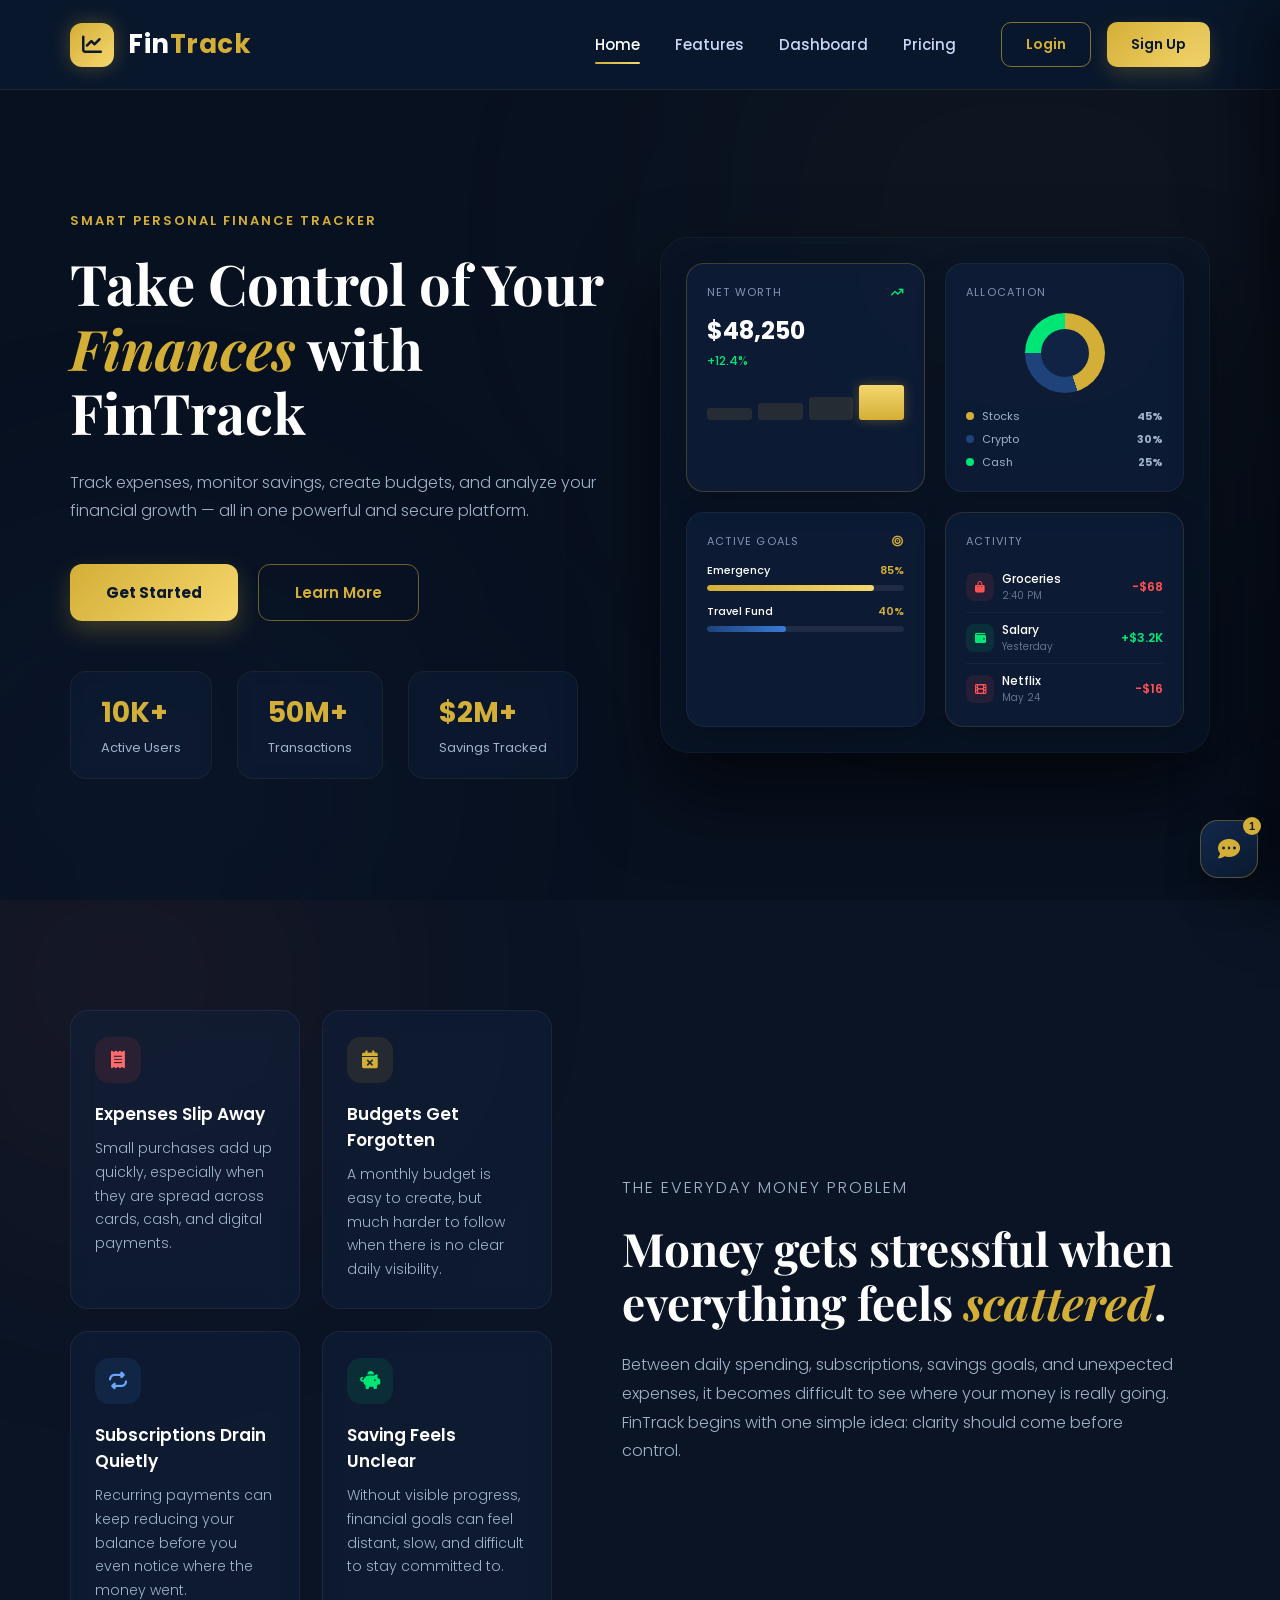
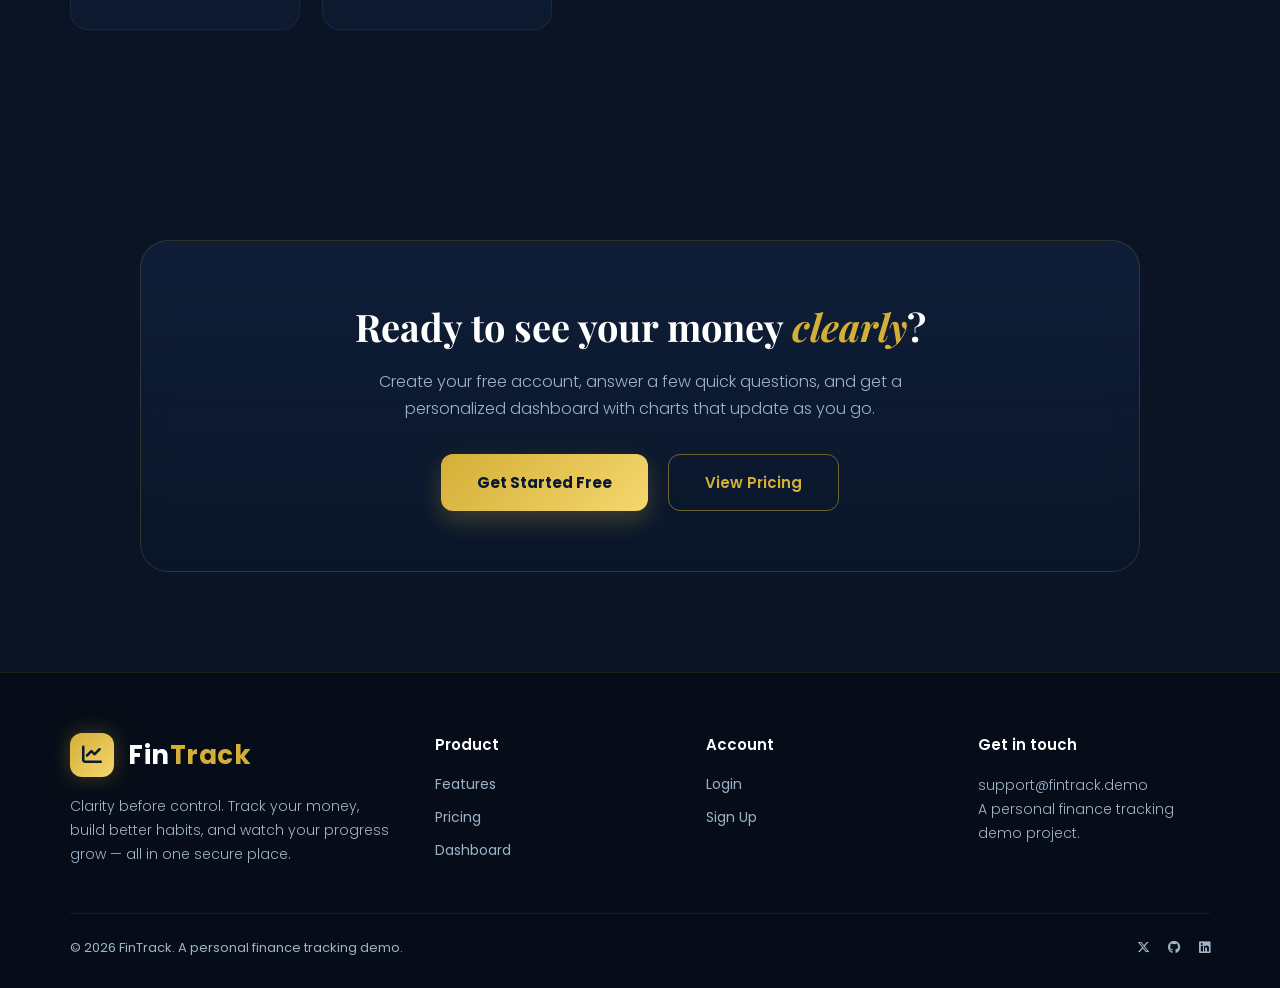
==== commit 78720e53: "Add FinTrack Helper chatbot with local and optional Groq AI modes. Port the site-wide assistant from" ====
--- a/index.html
+++ b/index.html
@@ -261,7 +261,7 @@
   </footer>
 
   <script src="js/storage.js?v=7"></script>
-  <script src="js/loader.js?v=7"></script>
+  <script src="js/loader.js?v=8"></script>
   <script src="js/nav.js?v=8"></script>
 </body>
 </html>
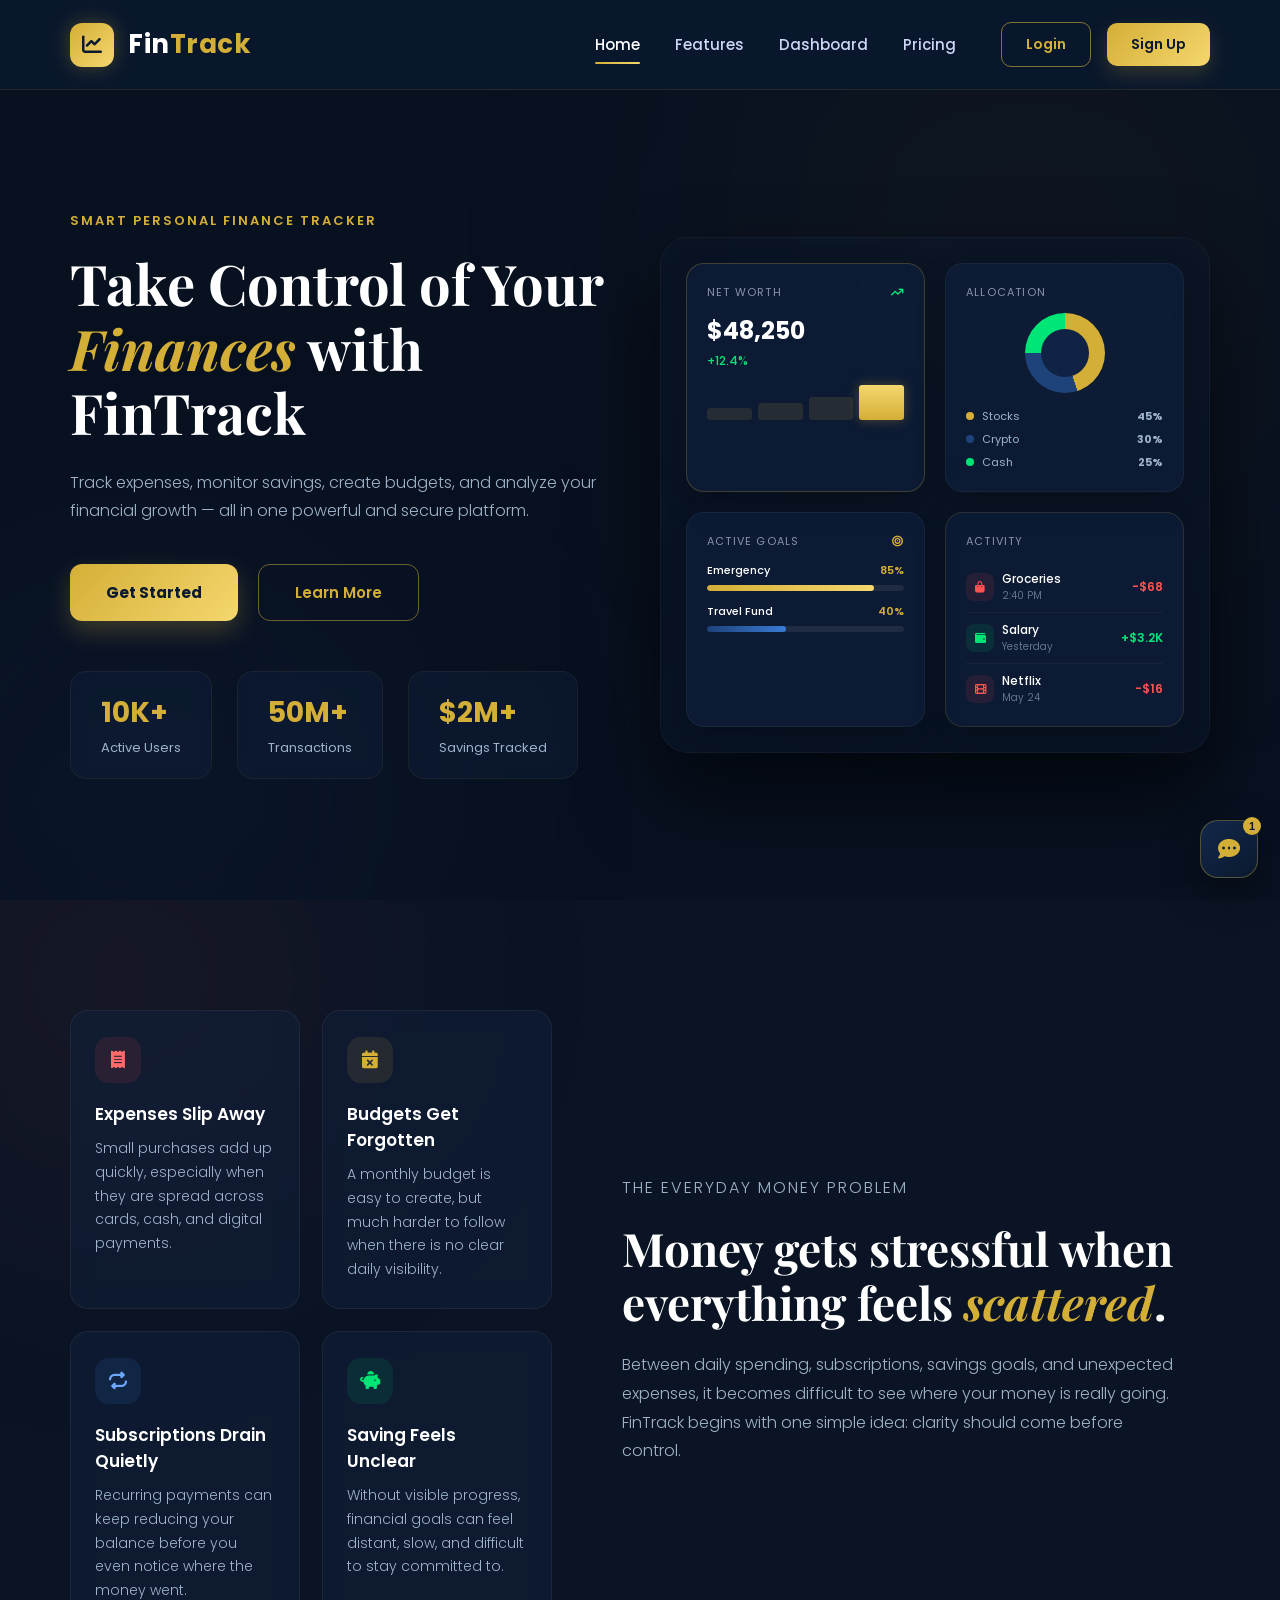
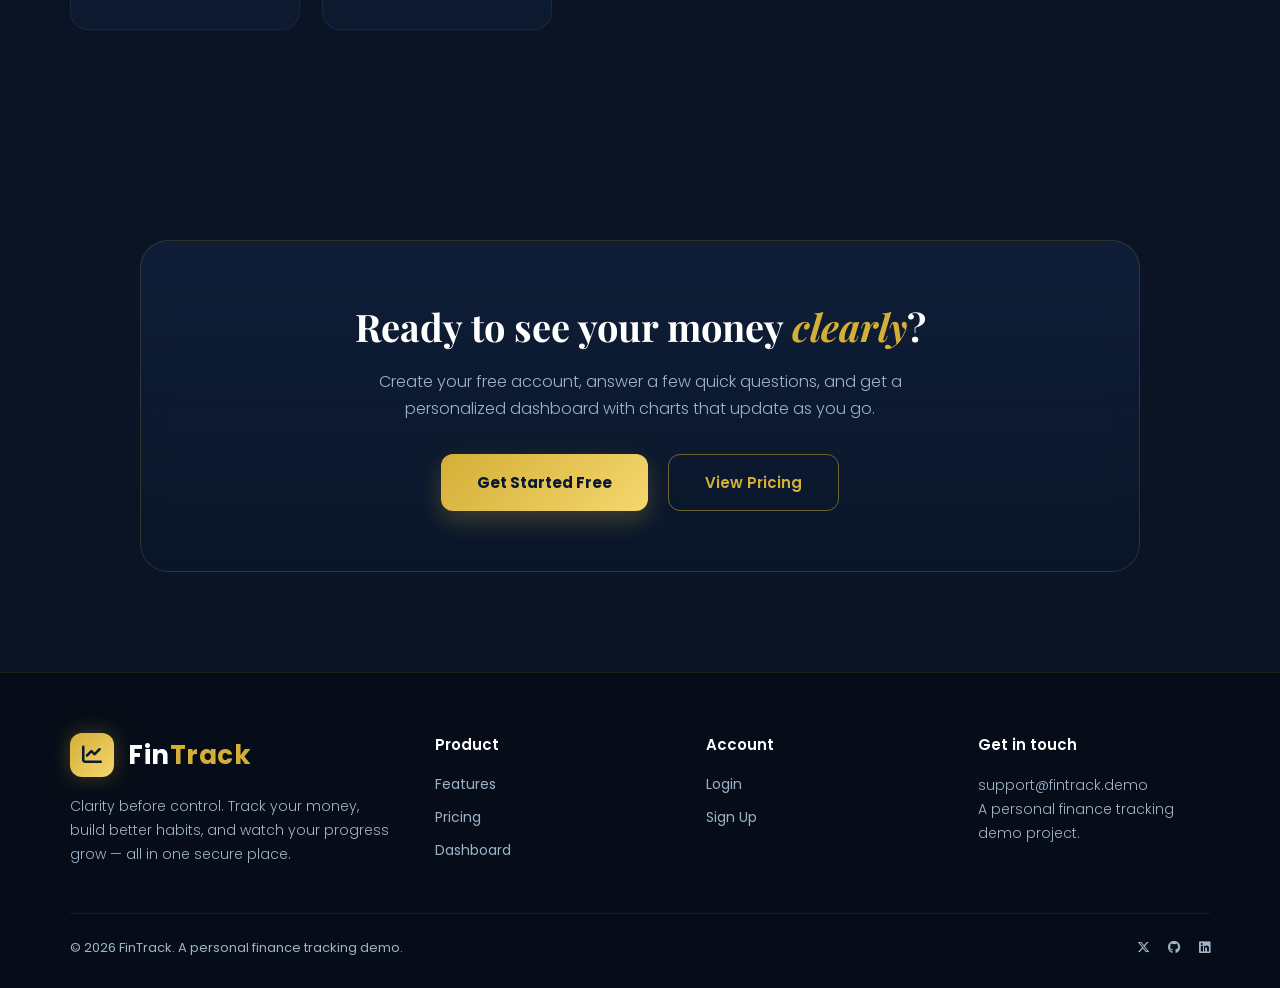
==== commit aea0c527: "Add demo-wallet Free/Pro/Premium plans with gated features. Paid tiers unlock through demo credits, " ====
--- a/index.html
+++ b/index.html
@@ -261,7 +261,7 @@
   </footer>
 
   <script src="js/storage.js?v=7"></script>
-  <script src="js/loader.js?v=8"></script>
+  <script src="js/loader.js?v=13"></script>
   <script src="js/nav.js?v=8"></script>
 </body>
 </html>
--- a/css/styles.css
+++ b/css/styles.css
@@ -416,112 +416,40 @@
 .nav-links a.active { color: #ffffff; }
 .nav-links a.active::after { width: 100%; }
 
-.buttons { display: flex; gap: 16px; }
-
-/* ===== Mobile hamburger + drawer (marketing nav) ===== */
-.nav-toggle {
-  display: none;
-  width: 46px;
-  height: 46px;
-  border-radius: 12px;
-  border: 1px solid rgba(212, 175, 55, 0.3);
-  background: rgba(212, 175, 55, 0.06);
-  color: var(--gold);
-  font-size: 20px;
+.buttons { display: flex; gap: 16px; align-items: center; }
+
+.nav-plan-chip {
+  display: inline-flex;
+  align-items: center;
+  gap: 7px;
+  border: 1px solid rgba(212, 175, 55, 0.35);
+  background: rgba(212, 175, 55, 0.12);
+  color: #F5D76E;
+  border-radius: 999px;
+  padding: 8px 12px;
+  font-size: 12px;
+  font-weight: 700;
+  font-family: inherit;
   cursor: pointer;
-  align-items: center;
-  justify-content: center;
-  flex-shrink: 0;
-  transition: 0.25s ease;
-  -webkit-tap-highlight-color: transparent;
-}
-.nav-toggle:hover { background: rgba(212, 175, 55, 0.12); border-color: var(--gold); }
-
-.mobile-nav-backdrop {
-  position: fixed;
-  inset: 0;
-  background: rgba(4, 10, 20, 0.6);
-  backdrop-filter: blur(3px);
-  -webkit-backdrop-filter: blur(3px);
-  opacity: 0;
-  pointer-events: none;
-  transition: opacity 0.3s ease;
-  z-index: 1500;
-}
-.mobile-nav-backdrop.is-open { opacity: 1; pointer-events: auto; }
-
-.mobile-nav {
-  position: fixed;
-  top: 0;
-  right: 0;
-  height: 100%;
-  width: min(320px, 84vw);
-  background: linear-gradient(180deg, rgba(13, 27, 51, 0.98), rgba(8, 17, 32, 0.98));
-  border-left: 1px solid rgba(212, 175, 55, 0.15);
-  box-shadow: -24px 0 60px rgba(0, 0, 0, 0.5);
-  backdrop-filter: blur(16px);
-  -webkit-backdrop-filter: blur(16px);
-  z-index: 1600;
-  transform: translateX(100%);
-  transition: transform 0.35s cubic-bezier(0.16, 1, 0.3, 1);
-  display: flex;
-  flex-direction: column;
-  padding: 24px 22px calc(24px + env(safe-area-inset-bottom));
-  overflow-y: auto;
-}
-.mobile-nav.is-open { transform: translateX(0); }
-
-.mobile-nav-head {
-  display: flex;
-  align-items: center;
-  justify-content: space-between;
-  margin-bottom: 28px;
-}
-.mobile-nav-close {
-  width: 42px;
-  height: 42px;
-  border-radius: 12px;
-  border: 1px solid rgba(255, 255, 255, 0.1);
-  background: rgba(255, 255, 255, 0.04);
-  color: var(--text);
-  font-size: 18px;
-  cursor: pointer;
-  display: flex;
-  align-items: center;
-  justify-content: center;
-  transition: 0.2s ease;
-}
-.mobile-nav-close:hover { color: #fff; border-color: rgba(255, 255, 255, 0.25); }
-
-.mobile-nav-links { display: flex; flex-direction: column; gap: 4px; }
-.mobile-nav-links a {
-  display: flex;
-  align-items: center;
-  min-height: 48px;
-  padding: 12px 14px;
-  border-radius: 12px;
-  color: var(--text);
-  font-size: 16px;
-  font-weight: 500;
-  transition: 0.2s ease;
-}
-.mobile-nav-links a:hover { background: rgba(255, 255, 255, 0.05); color: #fff; }
-.mobile-nav-links a.active { background: rgba(212, 175, 55, 0.12); color: var(--gold); }
-
-.mobile-nav-buttons {
-  display: flex;
-  flex-direction: column;
-  gap: 12px;
-  margin-top: auto;
-  padding-top: 24px;
-}
-.mobile-nav-buttons button {
-  width: 100%;
-  min-height: 50px;
-  font-size: 15px;
-}
-
-body.nav-open { overflow: hidden; }
+  letter-spacing: 0.2px;
+  line-height: 1;
+  transition: 0.2s;
+}
+.nav-plan-chip i { font-size: 11px; }
+.nav-plan-chip:hover {
+  background: rgba(212, 175, 55, 0.2);
+  border-color: rgba(212, 175, 55, 0.55);
+  color: #fff;
+}
+.nav-plan-chip[data-plan="premium"] {
+  border-color: rgba(157, 123, 255, 0.45);
+  background: rgba(157, 123, 255, 0.16);
+  color: #D7C7FF;
+}
+.nav-plan-chip[data-plan="pro"] {
+  border-color: rgba(212, 175, 55, 0.45);
+}
+
 
 /* ===== Shared buttons ===== */
 .btn-outline {
@@ -646,6 +574,3 @@
 }
 .toast.show { opacity: 1; transform: translateX(-50%) translateY(0); }
 .toast i { color: var(--gold); }
-
-/* NOTE: marketing navbar responsive activation lives in landing.css,
-   which loads after this file on the pages that contain .navbar. */
--- a/css/landing.css
+++ b/css/landing.css
@@ -214,29 +214,11 @@
 }
 
 @media (max-width: 650px) {
+  .nav-links, .buttons { display: none; }
   .hero-content h1 { font-size: 36px; }
   .dashboard-mockup { grid-template-columns: 1fr; grid-template-rows: auto; gap: 16px; padding: 16px; }
   .w-left-top, .w-right-top, .w-left-bottom, .w-right-bottom { grid-column: initial; grid-row: initial; }
   .stat-card { min-width: 110px; padding: 15px; }
-}
-
-/* ===== Marketing navbar → hamburger drawer ===== */
-@media (max-width: 1024px) {
-  .navbar { padding: 0 40px; }
-  .right-section { gap: 28px; }
-  .nav-links { gap: 24px; }
-}
-@media (max-width: 860px) {
-  .navbar { padding: 0 22px; }
-  .nav-links,
-  .buttons { display: none; }
-  .nav-toggle { display: flex; }
-}
-@media (max-width: 480px) {
-  .navbar { height: 76px; padding: 0 16px; }
-  .hero { min-height: calc(100vh - 76px); }
-  .logo-text { font-size: 22px; }
-  .logo-icon { width: 40px; height: 40px; }
 }
 
 /* ================= SUB-PAGE HERO (Features / Pricing) ================= */
@@ -293,18 +275,88 @@
 
 /* ================= PRICING ================= */
 .pricing-section { padding: 60px 70px 110px; background: #081120; position: relative; overflow: hidden; }
-.pricing-grid { max-width: 1180px; margin: 0 auto; display: grid; grid-template-columns: repeat(3, 1fr); gap: 26px; position: relative; z-index: 2; }
+.pricing-wallet-bar {
+  max-width: 760px;
+  margin: 0 auto 28px;
+  padding: 20px 22px;
+  border-radius: 16px;
+  border: 1px solid rgba(212, 175, 55, 0.22);
+  background: rgba(17, 34, 64, 0.55);
+  display: flex;
+  flex-direction: column;
+  align-items: center;
+  justify-content: center;
+  gap: 12px;
+  text-align: center;
+  color: #CCD6F6;
+  font-size: 14px;
+  line-height: 1.55;
+}
+
+.pricing-wallet-bar strong { color: #F5D76E; }
+
+.pricing-wallet-copy {
+  max-width: 560px;
+}
+
+.pricing-wallet-meta {
+  font-size: 13px;
+  color: #9FB3C8;
+  min-height: 0;
+}
+
+.pricing-wallet-meta:empty { display: none; }
+
+.pricing-wallet-actions {
+  display: flex;
+  flex-wrap: wrap;
+  gap: 10px;
+  justify-content: center;
+  align-items: center;
+}
+
+.pricing-grid {
+  max-width: 1180px;
+  margin: 0 auto;
+  display: grid;
+  grid-template-columns: repeat(3, minmax(0, 1fr));
+  gap: 26px;
+  align-items: stretch;
+  position: relative;
+  z-index: 2;
+}
+
 .price-card {
   background: linear-gradient(180deg, rgba(17, 34, 64, 0.72), rgba(10, 25, 47, 0.52));
   border: 1px solid rgba(255, 255, 255, 0.07);
   border-radius: 22px;
-  padding: 36px 30px;
+  padding: 36px 28px;
   transition: transform 0.4s ease, border-color 0.4s ease, box-shadow 0.4s ease;
-  display: flex; flex-direction: column;
+  display: flex;
+  flex-direction: column;
+  min-height: 100%;
+  height: 100%;
 }
 .price-card:hover { transform: translateY(-8px); border-color: rgba(212, 175, 55, 0.3); box-shadow: 0 26px 55px rgba(0,0,0,0.34); }
-.price-card.featured { border-color: rgba(212, 175, 55, 0.45); background: linear-gradient(180deg, rgba(20, 40, 75, 0.82), rgba(10, 25, 47, 0.62)); }
+.price-card.featured:not(.is-current) {
+  border-color: rgba(212, 175, 55, 0.45);
+  background: linear-gradient(180deg, rgba(20, 40, 75, 0.82), rgba(10, 25, 47, 0.62));
+}
+.price-card.is-current {
+  border-color: rgba(212, 175, 55, 0.75);
+  box-shadow: 0 0 0 1px rgba(212, 175, 55, 0.3), 0 26px 55px rgba(0, 0, 0, 0.36);
+  background: linear-gradient(180deg, rgba(28, 48, 88, 0.95), rgba(12, 28, 52, 0.78));
+  transform: translateY(-10px);
+  z-index: 1;
+}
+.price-card.is-current:hover {
+  transform: translateY(-12px);
+}
 .price-badge { align-self: flex-start; background: rgba(212,175,55,0.12); color: #D4AF37; font-size: 11px; font-weight: 700; letter-spacing: 1px; text-transform: uppercase; padding: 6px 12px; border-radius: 999px; margin-bottom: 18px; }
+.price-card.is-current .price-badge {
+  background: #D4AF37;
+  color: #0A192F;
+}
 .price-card h3 { color: #fff; font-size: 20px; margin-bottom: 6px; font-weight: 600; }
 .price-card .price-desc { color: #9FB3C8; font-size: 13px; margin-bottom: 22px; font-weight: 300; min-height: 36px; }
 .price-amount { color: #fff; font-size: 42px; font-weight: 700; margin-bottom: 4px; font-family: 'Playfair Display', serif; }
@@ -326,8 +378,90 @@
   font-family: inherit; background: transparent; border: 1px solid rgba(212,175,55,0.5); color: #D4AF37; transition: 0.3s;
 }
 .price-card .btn-outline-block:hover { background: rgba(212,175,55,0.08); transform: translateY(-2px); }
-
-@media (max-width: 1000px) { .pricing-grid { grid-template-columns: 1fr; max-width: 460px; } }
+.price-card button:disabled,
+.price-card .is-current-btn:disabled {
+  opacity: 0.95;
+  cursor: default;
+  transform: none !important;
+  box-shadow: none;
+}
+
+/* Plan upgrade centered overlay */
+.plan-switch-overlay {
+  position: fixed;
+  inset: 0;
+  z-index: 12000;
+  display: none;
+  place-items: center;
+  padding: 24px;
+  background: rgba(5, 12, 24, 0.72);
+  backdrop-filter: blur(8px);
+}
+.plan-switch-overlay.open { display: grid; }
+.plan-switch-card {
+  width: min(420px, 100%);
+  border-radius: 22px;
+  border: 1px solid rgba(212, 175, 55, 0.28);
+  background: linear-gradient(180deg, rgba(17, 34, 64, 0.96), rgba(10, 25, 47, 0.96));
+  box-shadow: 0 30px 70px rgba(0, 0, 0, 0.45);
+  padding: 36px 28px;
+  text-align: center;
+}
+.plan-switch-body h3 {
+  color: #fff;
+  font-size: 24px;
+  margin: 14px 0 8px;
+}
+.plan-switch-body p {
+  color: #9FB3C8;
+  font-size: 14px;
+  line-height: 1.55;
+  margin: 0;
+}
+.plan-switch-spinner {
+  width: 46px;
+  height: 46px;
+  margin: 0 auto;
+  border-radius: 50%;
+  border: 3px solid rgba(212, 175, 55, 0.2);
+  border-top-color: #D4AF37;
+  animation: planSpin 0.8s linear infinite;
+}
+.plan-switch-icon {
+  width: 56px;
+  height: 56px;
+  margin: 0 auto;
+  border-radius: 16px;
+  display: grid;
+  place-items: center;
+  background: rgba(212, 175, 55, 0.14);
+  color: #D4AF37;
+  font-size: 22px;
+}
+.plan-switch-actions {
+  display: flex;
+  flex-wrap: wrap;
+  gap: 10px;
+  justify-content: center;
+  margin-top: 22px;
+}
+.plan-switch-actions .btn-gold,
+.plan-switch-actions .btn-outline {
+  min-width: 140px;
+}
+@keyframes planSpin {
+  to { transform: rotate(360deg); }
+}
+
+@media (max-width: 1000px) {
+  .pricing-grid {
+    grid-template-columns: 1fr;
+    max-width: 460px;
+  }
+  .price-card.is-current {
+    transform: none;
+  }
+}
 @media (max-width: 650px) { .pricing-section { padding: 40px 22px 80px; } }
 
 /* ================= FAQ ================= */
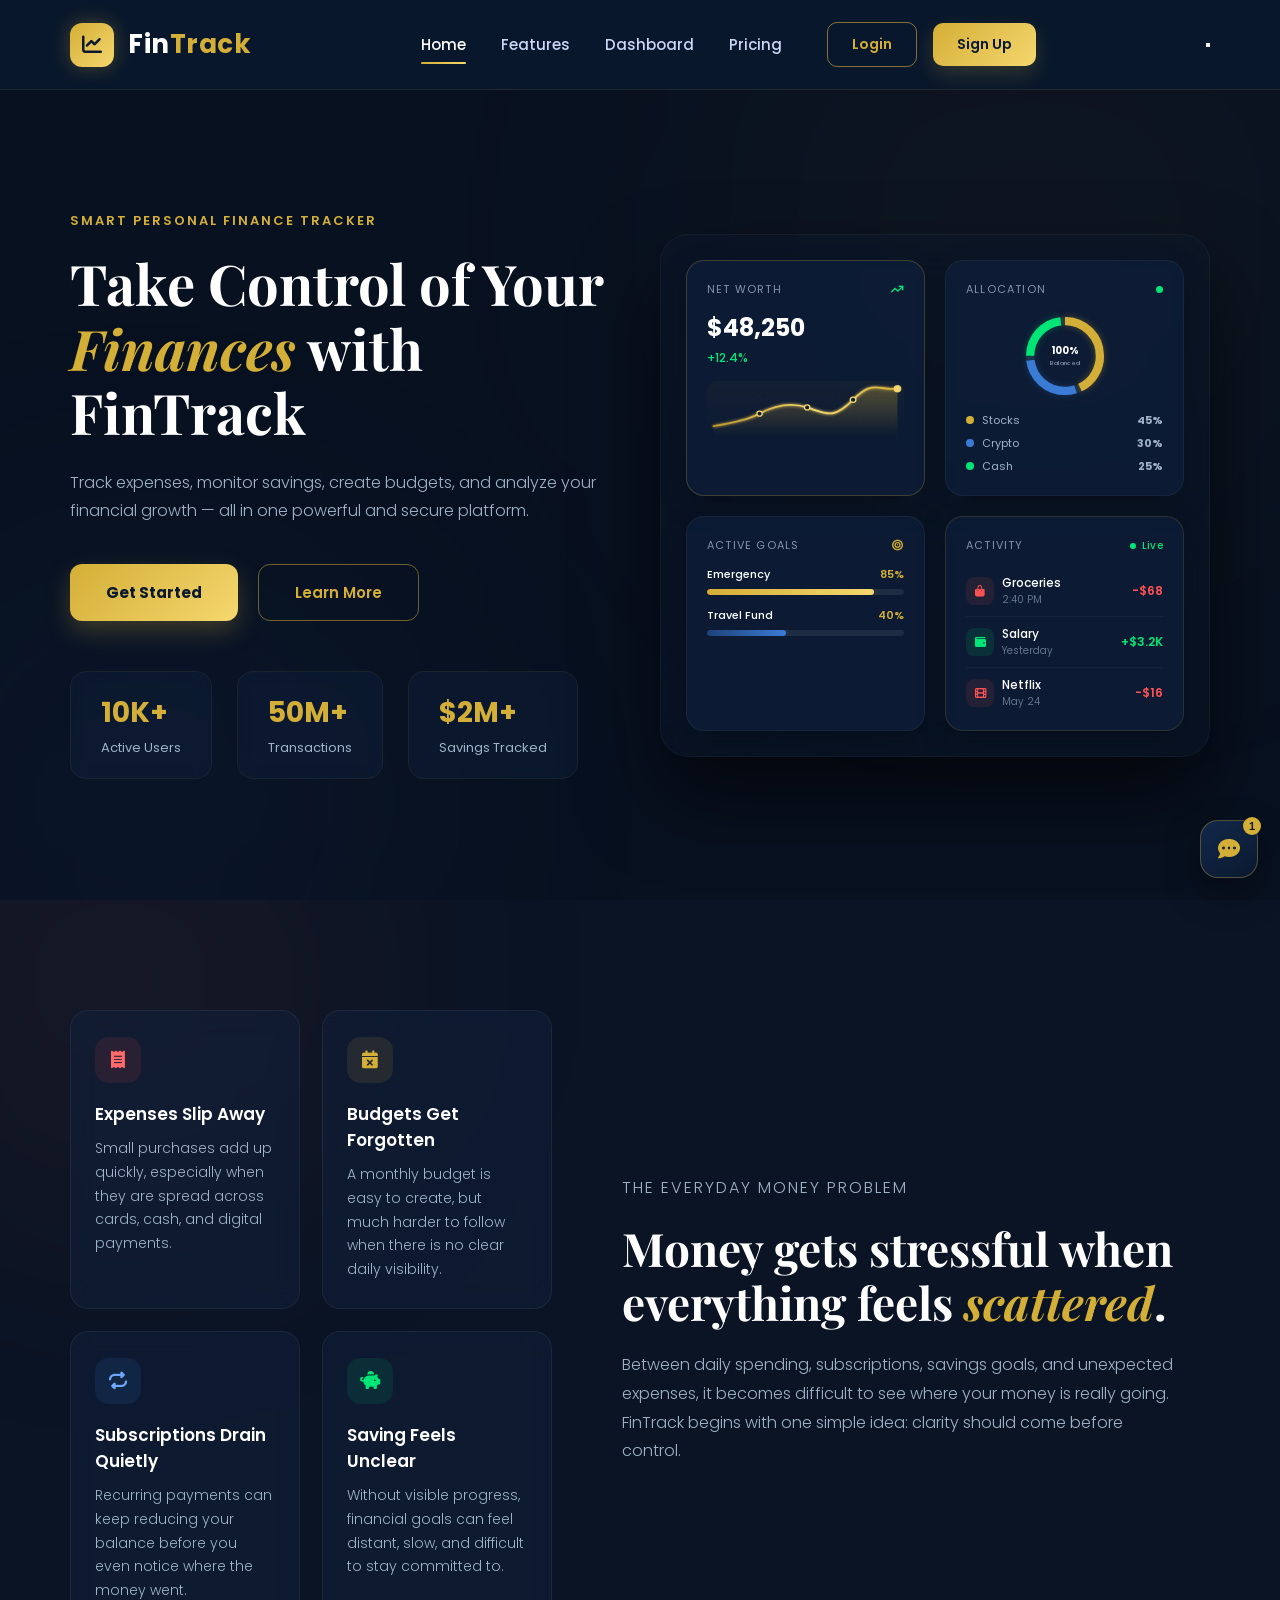
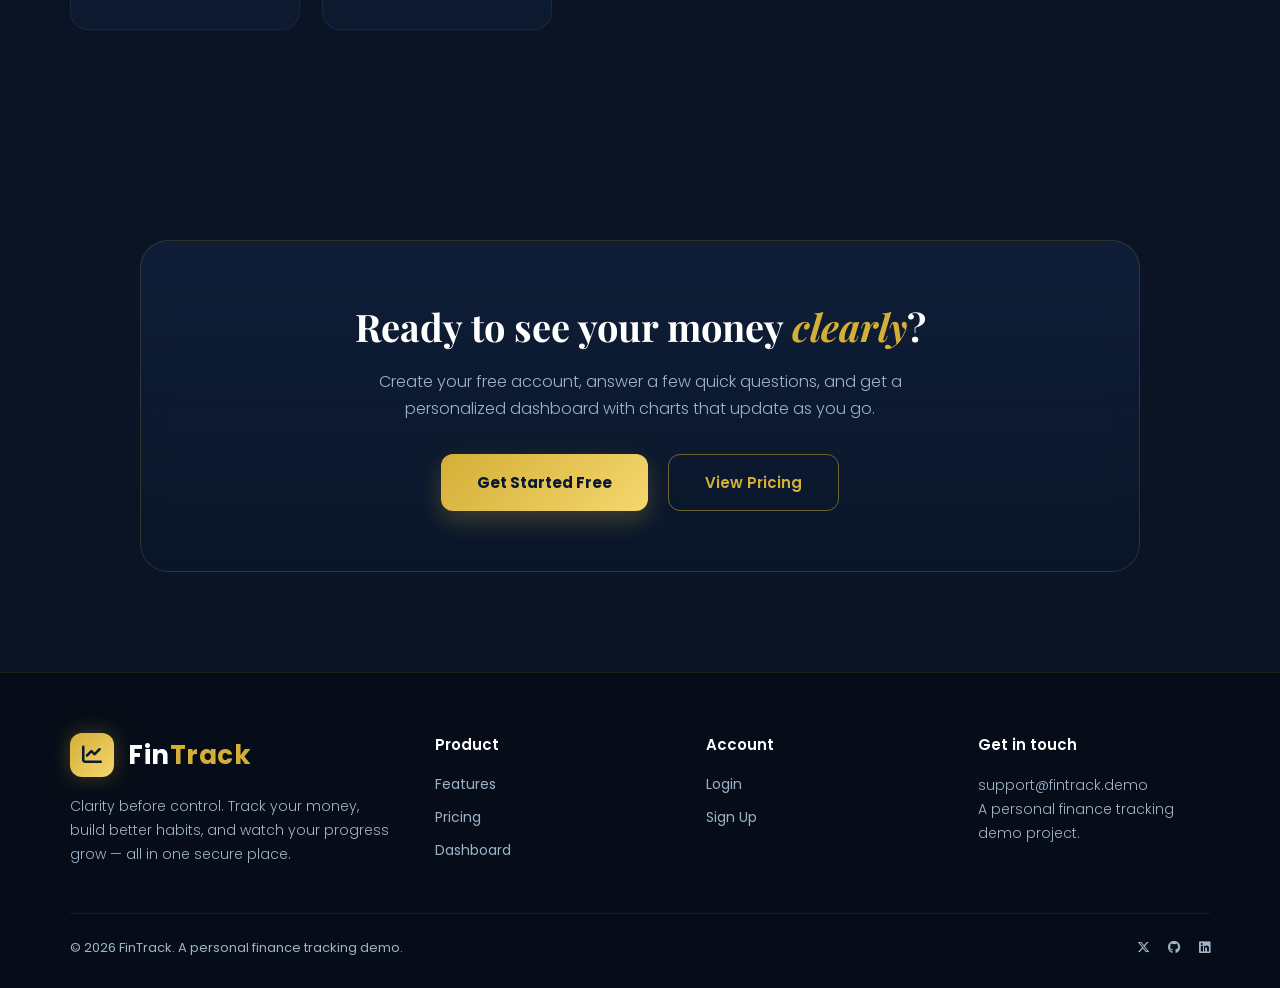
==== commit d68dd7cc: "Add premium dashboard and card animations" ====
--- a/index.html
+++ b/index.html
@@ -11,7 +11,7 @@
   <link rel="stylesheet" href="https://cdnjs.cloudflare.com/ajax/libs/font-awesome/6.5.1/css/all.min.css"/>
 
   <link rel="stylesheet" href="css/styles.css?v=2"/>
-  <link rel="stylesheet" href="css/landing.css?v=2"/>
+  <link rel="stylesheet" href="css/landing.css?v=4"/>
 </head>
 
 <body>
@@ -100,72 +100,151 @@
       </div>
 
       <div class="hero-stats">
-        <div class="stat-card"><h2>10K+</h2><p>Active Users</p></div>
-        <div class="stat-card"><h2>50M+</h2><p>Transactions</p></div>
-        <div class="stat-card"><h2>$2M+</h2><p>Savings Tracked</p></div>
+        <div class="stat-card"><h2><span class="stat-count" data-target="10">0</span>K+</h2><p>Active Users</p></div>
+        <div class="stat-card"><h2><span class="stat-count" data-target="50">0</span>M+</h2><p>Transactions</p></div>
+        <div class="stat-card"><h2>$<span class="stat-count" data-target="2">0</span>M+</h2><p>Savings Tracked</p></div>
       </div>
     </div>
 
     <div class="hero-visual">
       <div class="dashboard-mockup">
 
-        <div class="widget-box w-left-top">
+        <div class="widget-box w-left-top nw-card mock-card">
           <div class="widget-title">
             <span>Net Worth</span>
             <i class="fa-solid fa-arrow-trend-up" style="color: #00E676;"></i>
           </div>
-          <div class="widget-amount">$48,250</div>
+          <div class="widget-amount" data-nw-amount data-target="48250">$0</div>
           <div class="widget-trend">+12.4%</div>
-          <div style="margin-top: 15px; height: 35px; display: flex; align-items: flex-end; gap: 6px;">
-            <div style="width:100%; height:35%; background:rgba(212,175,55,0.12); border-radius:3px;"></div>
-            <div style="width:100%; height:50%; background:rgba(212,175,55,0.12); border-radius:3px;"></div>
-            <div style="width:100%; height:65%; background:rgba(212,175,55,0.12); border-radius:3px;"></div>
-            <div style="width:100%; height:100%; background:linear-gradient(to top, #D4AF37, #F5D76E); border-radius:3px; box-shadow:0 0 12px rgba(212,175,55,0.35);"></div>
-          </div>
-        </div>
-
-        <div class="widget-box w-right-top">
-          <div class="widget-title">Allocation</div>
-          <div class="pie-chart"></div>
-          <div>
-            <div class="alloc-item"><span><span class="alloc-dot" style="background:#D4AF37;"></span>Stocks</span><strong>45%</strong></div>
-            <div class="alloc-item"><span><span class="alloc-dot" style="background:#1E427A;"></span>Crypto</span><strong>30%</strong></div>
-            <div class="alloc-item"><span><span class="alloc-dot" style="background:#00E676;"></span>Cash</span><strong>25%</strong></div>
-          </div>
-        </div>
-
-        <div class="widget-box w-left-bottom">
+
+          <!-- Premium growth chart -->
+          <div class="nw-chart" data-nw-chart>
+            <div class="nw-chart-shimmer" aria-hidden="true"></div>
+            <svg class="nw-chart-svg" viewBox="0 0 240 72" preserveAspectRatio="none" role="img" aria-label="Net worth growth chart">
+              <defs>
+                <linearGradient id="nwAreaGrad" x1="0" y1="0" x2="0" y2="1">
+                  <stop offset="0%" stop-color="#D4AF37" stop-opacity="0.32"/>
+                  <stop offset="100%" stop-color="#D4AF37" stop-opacity="0"/>
+                </linearGradient>
+                <linearGradient id="nwLineGrad" x1="0" y1="0" x2="1" y2="0">
+                  <stop offset="0%" stop-color="#B8962E"/>
+                  <stop offset="55%" stop-color="#F5D76E"/>
+                  <stop offset="100%" stop-color="#D4AF37"/>
+                </linearGradient>
+                <filter id="nwGlow" x="-30%" y="-40%" width="160%" height="180%">
+                  <feGaussianBlur stdDeviation="2.2" result="blur"/>
+                  <feMerge>
+                    <feMergeNode in="blur"/>
+                    <feMergeNode in="SourceGraphic"/>
+                  </feMerge>
+                </filter>
+              </defs>
+
+              <line class="nw-grid" x1="0" y1="24" x2="240" y2="24"/>
+              <line class="nw-grid" x1="0" y1="48" x2="240" y2="48"/>
+
+              <path
+                class="nw-area"
+                d="M8,58 C32,54 50,50 64,42 S98,26 122,34 S154,50 178,24 S208,12 232,10 L232,72 L8,72 Z"
+                fill="url(#nwAreaGrad)"
+              />
+              <path
+                class="nw-line"
+                d="M8,58 C32,54 50,50 64,42 S98,26 122,34 S154,50 178,24 S208,12 232,10"
+                fill="none"
+                stroke="url(#nwLineGrad)"
+                stroke-width="2.4"
+                stroke-linecap="round"
+                stroke-linejoin="round"
+                filter="url(#nwGlow)"
+              />
+
+              <g class="nw-points">
+                <circle class="nw-point" cx="64" cy="42" r="3.2" data-delay="0"/>
+                <circle class="nw-point" cx="122" cy="34" r="3.2" data-delay="1"/>
+                <circle class="nw-point" cx="178" cy="24" r="3.4" data-delay="2"/>
+                <circle class="nw-point nw-point-live" cx="232" cy="10" r="4" data-delay="3"/>
+              </g>
+            </svg>
+          </div>
+        </div>
+
+        <div class="widget-box w-right-top alloc-card mock-card">
+          <div class="widget-title">
+            <span>Allocation</span>
+            <span class="alloc-live-dot" aria-hidden="true"></span>
+          </div>
+          <div class="alloc-visual" data-alloc-visual>
+            <svg class="alloc-ring" viewBox="0 0 100 100" role="img" aria-label="Portfolio allocation chart">
+              <circle class="alloc-track" cx="50" cy="50" r="38"/>
+              <circle class="alloc-seg alloc-seg-stocks" cx="50" cy="50" r="38" data-pct="45"/>
+              <circle class="alloc-seg alloc-seg-crypto" cx="50" cy="50" r="38" data-pct="30"/>
+              <circle class="alloc-seg alloc-seg-cash" cx="50" cy="50" r="38" data-pct="25"/>
+              <text class="alloc-center-value" x="50" y="48" text-anchor="middle">100%</text>
+              <text class="alloc-center-label" x="50" y="60" text-anchor="middle">Balanced</text>
+            </svg>
+          </div>
+          <div class="alloc-legend">
+            <div class="alloc-item" data-alloc-item>
+              <span><span class="alloc-dot" style="background:#D4AF37;"></span>Stocks</span>
+              <strong data-alloc-pct data-target="45">0%</strong>
+            </div>
+            <div class="alloc-item" data-alloc-item>
+              <span><span class="alloc-dot" style="background:#3A7BD5;"></span>Crypto</span>
+              <strong data-alloc-pct data-target="30">0%</strong>
+            </div>
+            <div class="alloc-item" data-alloc-item>
+              <span><span class="alloc-dot" style="background:#00E676;"></span>Cash</span>
+              <strong data-alloc-pct data-target="25">0%</strong>
+            </div>
+          </div>
+        </div>
+
+        <div class="widget-box w-left-bottom goals-card mock-card">
           <div class="widget-title">
             <span>Active Goals</span>
             <i class="fa-solid fa-bullseye" style="color: #D4AF37;"></i>
           </div>
-          <div class="goal-row" style="margin-top: 5px;">
-            <div class="goal-header"><span>Emergency</span><span>85%</span></div>
-            <div class="goal-bar-bg"><div class="goal-bar-fill" style="width: 85%; background: linear-gradient(90deg, #D4AF37, #F5D76E);"></div></div>
-          </div>
-          <div class="goal-row" style="margin-top: 12px;">
-            <div class="goal-header"><span>Travel Fund</span><span>40%</span></div>
-            <div class="goal-bar-bg"><div class="goal-bar-fill" style="width: 40%; background: linear-gradient(90deg, #1E427A, #3A7BD5);"></div></div>
-          </div>
-        </div>
-
-        <div class="widget-box w-right-bottom">
-          <div class="widget-title">Activity</div>
-          <div class="tx-row">
+          <div class="goal-row" data-goal-row style="margin-top: 5px;">
+            <div class="goal-header">
+              <span>Emergency</span>
+              <span data-goal-pct data-target="85">0%</span>
+            </div>
+            <div class="goal-bar-bg">
+              <div class="goal-bar-fill goal-fill-gold" data-goal-fill data-target="85"></div>
+            </div>
+          </div>
+          <div class="goal-row" data-goal-row style="margin-top: 12px;">
+            <div class="goal-header">
+              <span>Travel Fund</span>
+              <span data-goal-pct data-target="40">0%</span>
+            </div>
+            <div class="goal-bar-bg">
+              <div class="goal-bar-fill goal-fill-blue" data-goal-fill data-target="40"></div>
+            </div>
+          </div>
+        </div>
+
+        <div class="widget-box w-right-bottom activity-card mock-card">
+          <div class="widget-title">
+            <span>Activity</span>
+            <span class="activity-live"><span class="activity-live-pulse"></span> Live</span>
+          </div>
+          <div class="tx-row" data-tx-row style="--tx-i: 0">
             <div class="tx-info">
               <div class="tx-icon" style="background:rgba(255,82,82,0.1); color:#FF5252;"><i class="fa-solid fa-bag-shopping"></i></div>
               <div><div class="tx-name">Groceries</div><div class="tx-date">2:40 PM</div></div>
             </div>
             <div class="tx-val tx-neg">-$68</div>
           </div>
-          <div class="tx-row">
+          <div class="tx-row" data-tx-row style="--tx-i: 1">
             <div class="tx-info">
               <div class="tx-icon" style="background:rgba(0,230,118,0.1); color:#00E676;"><i class="fa-solid fa-wallet"></i></div>
               <div><div class="tx-name">Salary</div><div class="tx-date">Yesterday</div></div>
             </div>
             <div class="tx-val tx-pos">+$3.2K</div>
           </div>
-          <div class="tx-row">
+          <div class="tx-row" data-tx-row style="--tx-i: 2">
             <div class="tx-info">
               <div class="tx-icon" style="background:rgba(255,82,82,0.1); color:#FF5252;"><i class="fa-solid fa-film"></i></div>
               <div><div class="tx-name">Netflix</div><div class="tx-date">May 24</div></div>
@@ -263,5 +342,6 @@
   <script src="js/storage.js?v=7"></script>
   <script src="js/loader.js?v=13"></script>
   <script src="js/nav.js?v=8"></script>
+  <script src="js/landing.js?v=10"></script>
 </body>
 </html>
--- a/css/styles.css
+++ b/css/styles.css
@@ -532,6 +532,32 @@
   .footer-bottom { flex-direction: column; gap: 12px; text-align: center; }
 }
 
+/* Phones: single-column footer, wrap long lines */
+@media (max-width: 640px) {
+  .footer {
+    padding: 36px 16px 24px;
+    overflow-x: clip;
+  }
+  .footer-grid {
+    grid-template-columns: 1fr;
+    gap: 28px;
+  }
+  .footer-col p,
+  .footer-col a {
+    overflow-wrap: anywhere;
+    word-break: break-word;
+  }
+  .footer-bottom {
+    align-items: center;
+  }
+  .footer-bottom p,
+  .footer-bottom {
+    overflow-wrap: anywhere;
+    word-break: break-word;
+    max-width: 100%;
+  }
+}
+
 /* ===== "Coming soon" badge ===== */
 .soon-badge {
   display: inline-block;
--- a/css/landing.css
+++ b/css/landing.css
@@ -164,41 +164,402 @@
 .widget-amount { color: white; font-size: 24px; font-weight: 700; }
 .widget-trend { font-size: 12px; color: #00E676; margin-top: 4px; font-weight: 500; }
 
-.pie-chart {
-  width: 80px; height: 80px;
+/* ── Shared premium mock card hover ── */
+.mock-card {
+  position: relative;
+  overflow: hidden;
+  will-change: transform;
+  transition: transform 0.45s cubic-bezier(0.22, 1, 0.36, 1),
+              border-color 0.45s ease,
+              box-shadow 0.45s ease;
+}
+
+.mock-card:hover {
+  animation-play-state: paused;
+  transform: translateY(-5px) scale(1.025);
+  border-color: rgba(212, 175, 55, 0.48);
+  box-shadow:
+    0 18px 40px rgba(0, 0, 0, 0.35),
+    0 0 26px rgba(212, 175, 55, 0.11);
+}
+
+/* ── Net Worth premium growth chart ── */
+.nw-chart {
+  position: relative;
+  margin-top: 14px;
+  height: 56px;
+  border-radius: 10px;
+  overflow: hidden;
+  background:
+    linear-gradient(180deg, rgba(212, 175, 55, 0.04) 0%, rgba(14, 30, 58, 0) 100%);
+  transform: translateZ(0);
+}
+
+.nw-chart-svg {
+  display: block;
+  width: 100%;
+  height: 100%;
+  overflow: visible;
+  transform: translate3d(0, 0, 0);
+  transition: transform 0.35s cubic-bezier(0.22, 1, 0.36, 1);
+}
+
+.nw-grid {
+  stroke: rgba(255, 255, 255, 0.045);
+  stroke-width: 1;
+  stroke-dasharray: 3 5;
+}
+
+.nw-area {
+  opacity: 0;
+  transition: opacity 0.9s cubic-bezier(0.22, 1, 0.36, 1) 0.35s;
+}
+
+.nw-chart.is-drawn .nw-area { opacity: 1; }
+
+.nw-point {
+  fill: #0E1E3A;
+  stroke: #F5D76E;
+  stroke-width: 1.6;
+  opacity: 0;
+  transform-box: fill-box;
+  transform-origin: center;
+  transform: scale(0.4);
+  transition:
+    opacity 0.35s ease,
+    transform 0.45s cubic-bezier(0.22, 1, 0.36, 1),
+    stroke 0.3s ease,
+    filter 0.3s ease;
+}
+
+.nw-chart.is-drawn .nw-point {
+  opacity: 1;
+  transform: scale(1);
+}
+
+.nw-chart.is-drawn .nw-point[data-delay="0"] { transition-delay: 0.55s; }
+.nw-chart.is-drawn .nw-point[data-delay="1"] { transition-delay: 0.75s; }
+.nw-chart.is-drawn .nw-point[data-delay="2"] { transition-delay: 0.95s; }
+.nw-chart.is-drawn .nw-point[data-delay="3"] { transition-delay: 1.15s; }
+
+.nw-point-live {
+  fill: #F5D76E;
+  stroke: rgba(245, 215, 110, 0.85);
+}
+
+.nw-chart.is-drawn .nw-point-live {
+  animation: nwPulse 2.8s ease-in-out 1.4s infinite;
+}
+
+.nw-card:hover .nw-point {
+  stroke: #FFE9A0;
+  filter: drop-shadow(0 0 4px rgba(245, 215, 110, 0.55));
+  transform: scale(1.18);
+}
+
+.nw-card:hover .nw-point-live { transform: scale(1.28); }
+
+.nw-chart-shimmer {
+  pointer-events: none;
+  position: absolute;
+  inset: 0;
+  z-index: 2;
+  background: linear-gradient(
+    105deg,
+    transparent 35%,
+    rgba(255, 255, 255, 0.07) 48%,
+    rgba(245, 215, 110, 0.1) 52%,
+    transparent 65%
+  );
+  transform: translateX(-120%);
+  opacity: 0;
+}
+
+.nw-chart.is-drawn .nw-chart-shimmer {
+  animation: nwShimmer 5.5s cubic-bezier(0.4, 0, 0.2, 1) 2s infinite;
+}
+
+@keyframes nwPulse {
+  0%, 100% { filter: drop-shadow(0 0 2px rgba(245, 215, 110, 0.35)); }
+  50% { filter: drop-shadow(0 0 8px rgba(245, 215, 110, 0.7)); }
+}
+
+@keyframes nwShimmer {
+  0%, 12% { transform: translateX(-120%); opacity: 0; }
+  18% { opacity: 1; }
+  42% { transform: translateX(120%); opacity: 0; }
+  100% { transform: translateX(120%); opacity: 0; }
+}
+
+/* ── Allocation animated donut ── */
+.alloc-live-dot {
+  width: 7px;
+  height: 7px;
   border-radius: 50%;
-  background: conic-gradient(#D4AF37 0% 45%, #1E427A 45% 75%, #00E676 75% 100%);
-  margin: 10px auto 15px auto;
+  background: #00E676;
+  box-shadow: 0 0 0 0 rgba(0, 230, 118, 0.45);
+  animation: allocLivePulse 2.4s ease-in-out infinite;
+}
+
+.alloc-visual {
+  display: flex;
+  justify-content: center;
+  margin: 4px 0 10px;
+  transform: translateZ(0);
+  will-change: transform;
+}
+
+.alloc-ring {
+  width: 92px;
+  height: 92px;
+  transform: rotate(-90deg);
+  overflow: visible;
+}
+
+.alloc-track {
+  fill: none;
+  stroke: rgba(255, 255, 255, 0.06);
+  stroke-width: 9;
+}
+
+.alloc-seg {
+  fill: none;
+  stroke-width: 9;
+  stroke-linecap: butt;
+  transition: stroke-width 0.3s ease, filter 0.3s ease;
+}
+
+.alloc-seg-stocks { stroke: #D4AF37; filter: drop-shadow(0 0 4px rgba(212, 175, 55, 0.35)); }
+.alloc-seg-crypto { stroke: #3A7BD5; filter: drop-shadow(0 0 4px rgba(58, 123, 213, 0.3)); }
+.alloc-seg-cash { stroke: #00E676; filter: drop-shadow(0 0 4px rgba(0, 230, 118, 0.28)); }
+
+.alloc-center-value,
+.alloc-center-label {
+  fill: #fff;
+  transform: rotate(90deg);
+  transform-origin: 50px 50px;
+  opacity: 0;
+  transition: opacity 0.5s ease 0.6s;
+}
+
+.alloc-card.is-animated .alloc-center-value,
+.alloc-card.is-animated .alloc-center-label { opacity: 1; }
+
+.alloc-center-value {
+  font-size: 11px;
+  font-weight: 700;
+  font-family: Poppins, sans-serif;
+}
+
+.alloc-center-label {
+  fill: #8892B0;
+  font-size: 6.5px;
+  font-weight: 500;
+  letter-spacing: 0.4px;
+  font-family: Poppins, sans-serif;
+}
+
+.alloc-legend .alloc-item {
+  opacity: 0;
+  transform: translateX(8px);
+  transition:
+    opacity 0.4s ease,
+    transform 0.45s cubic-bezier(0.22, 1, 0.36, 1);
+}
+
+.alloc-card.is-animated .alloc-item {
+  opacity: 1;
+  transform: translateX(0);
+}
+
+.alloc-card.is-animated .alloc-item:nth-child(1) { transition-delay: 0.35s; }
+.alloc-card.is-animated .alloc-item:nth-child(2) { transition-delay: 0.5s; }
+.alloc-card.is-animated .alloc-item:nth-child(3) { transition-delay: 0.65s; }
+
+.alloc-card:hover .alloc-seg { stroke-width: 10.5; }
+
+@keyframes allocLivePulse {
+  0%, 100% { box-shadow: 0 0 0 0 rgba(0, 230, 118, 0.45); }
+  50% { box-shadow: 0 0 0 6px rgba(0, 230, 118, 0); }
+}
+
+.alloc-item { display: flex; justify-content: space-between; font-size: 11px; color: #9FB3C8; margin-top: 6px; }
+.alloc-dot { width: 8px; height: 8px; border-radius: 50%; display: inline-block; margin-right: 8px; }
+
+/* ── Active Goals progress ── */
+.goal-row {
+  margin-top: 10px;
+  opacity: 0;
+  transform: translateY(6px);
+  transition:
+    opacity 0.45s ease,
+    transform 0.5s cubic-bezier(0.22, 1, 0.36, 1);
+}
+
+.goals-card.is-animated .goal-row {
+  opacity: 1;
+  transform: translateY(0);
+}
+
+.goals-card.is-animated .goal-row:nth-child(2) { transition-delay: 0.08s; }
+.goals-card.is-animated .goal-row:nth-child(3) { transition-delay: 0.2s; }
+
+.goal-header { display: flex; justify-content: space-between; font-size: 11px; color: white; font-weight: 500; margin-bottom: 6px; }
+.goal-header span:last-child { color: #D4AF37; font-weight: 600; font-variant-numeric: tabular-nums; }
+
+.goal-bar-bg {
   position: relative;
-}
-.pie-chart::before {
+  width: 100%;
+  height: 6px;
+  background: rgba(255, 255, 255, 0.08);
+  border-radius: 20px;
+  overflow: hidden;
+}
+
+.goal-bar-fill {
+  height: 100%;
+  width: 0%;
+  border-radius: 20px;
+  position: relative;
+  will-change: width;
+}
+
+.goal-fill-gold {
+  background: linear-gradient(90deg, #D4AF37, #F5D76E);
+  box-shadow: 0 0 10px rgba(212, 175, 55, 0.35);
+}
+
+.goal-fill-blue {
+  background: linear-gradient(90deg, #1E427A, #3A7BD5);
+  box-shadow: 0 0 10px rgba(58, 123, 213, 0.3);
+}
+
+.goal-bar-fill::after {
   content: '';
   position: absolute;
-  width: 48px; height: 48px;
-  background: #112344;
+  inset: 0;
+  background: linear-gradient(
+    90deg,
+    transparent,
+    rgba(255, 255, 255, 0.35),
+    transparent
+  );
+  transform: translateX(-120%);
+  opacity: 0;
+}
+
+.goals-card.is-animated .goal-bar-fill::after {
+  animation: goalShimmer 3.8s ease-in-out 1.4s infinite;
+}
+
+@keyframes goalShimmer {
+  0%, 20% { transform: translateX(-120%); opacity: 0; }
+  30% { opacity: 1; }
+  55% { transform: translateX(120%); opacity: 0; }
+  100% { transform: translateX(120%); opacity: 0; }
+}
+
+.goals-card:hover .goal-bar-fill {
+  filter: brightness(1.08);
+}
+
+/* ── Activity feed ── */
+.activity-live {
+  display: inline-flex;
+  align-items: center;
+  gap: 6px;
+  font-size: 10px;
+  color: #00E676;
+  text-transform: none;
+  letter-spacing: 0.3px;
+  font-weight: 500;
+}
+
+.activity-live-pulse {
+  width: 6px;
+  height: 6px;
   border-radius: 50%;
-  top: 50%; left: 50%;
-  transform: translate(-50%, -50%);
-}
-
-.alloc-item { display: flex; justify-content: space-between; font-size: 11px; color: #9FB3C8; margin-top: 6px; }
-.alloc-dot { width: 8px; height: 8px; border-radius: 50%; display: inline-block; margin-right: 8px; }
-
-.goal-row { margin-top: 10px; }
-.goal-header { display: flex; justify-content: space-between; font-size: 11px; color: white; font-weight: 500; margin-bottom: 6px; }
-.goal-header span:last-child { color: #D4AF37; font-weight: 600; }
-.goal-bar-bg { width: 100%; height: 6px; background: rgba(255, 255, 255, 0.08); border-radius: 20px; overflow: hidden; }
-.goal-bar-fill { height: 100%; border-radius: 20px; }
-
-.tx-row { display: flex; align-items: center; justify-content: space-between; padding: 8px 0; border-bottom: 1px solid rgba(255,255,255,0.04); }
-.tx-row:last-child { border: none; padding-bottom: 0; }
+  background: #00E676;
+  box-shadow: 0 0 0 0 rgba(0, 230, 118, 0.5);
+  animation: allocLivePulse 2.2s ease-in-out infinite;
+}
+
+.activity-card .tx-row {
+  display: flex;
+  align-items: center;
+  justify-content: space-between;
+  padding: 8px 0;
+  border-bottom: 1px solid rgba(255,255,255,0.04);
+  opacity: 0;
+  transform: translateX(12px);
+  transition:
+    opacity 0.4s ease,
+    transform 0.5s cubic-bezier(0.22, 1, 0.36, 1),
+    background-color 0.3s ease;
+}
+
+.activity-card .tx-row:last-child { border: none; padding-bottom: 0; }
+
+.activity-card.is-animated .tx-row {
+  opacity: 1;
+  transform: translateX(0);
+  transition-delay: calc(var(--tx-i, 0) * 0.14s + 0.1s);
+}
+
+.activity-card .tx-row:hover {
+  background: rgba(255, 255, 255, 0.02);
+  border-radius: 8px;
+  padding-left: 4px;
+  padding-right: 4px;
+}
+
+.activity-card.is-animated .tx-icon {
+  animation: txIconSoft 3.6s ease-in-out calc(var(--tx-i, 0) * 0.35s + 1s) infinite;
+}
+
 .tx-info { display: flex; align-items: center; gap: 8px; }
-.tx-icon { width: 28px; height: 28px; border-radius: 8px; display: flex; align-items: center; justify-content: center; font-size: 11px; }
+.tx-icon {
+  width: 28px;
+  height: 28px;
+  border-radius: 8px;
+  display: flex;
+  align-items: center;
+  justify-content: center;
+  font-size: 11px;
+  transition: transform 0.3s ease;
+}
+.activity-card .tx-row:hover .tx-icon { transform: scale(1.08); }
 .tx-name { color: white; font-size: 12px; font-weight: 500; }
 .tx-date { color: #64748B; font-size: 10px; }
-.tx-val { font-size: 12px; font-weight: 600; }
+.tx-val { font-size: 12px; font-weight: 600; font-variant-numeric: tabular-nums; }
 .tx-neg { color: #FF5252; }
 .tx-pos { color: #00E676; }
+
+@keyframes txIconSoft {
+  0%, 100% { transform: scale(1); }
+  50% { transform: scale(1.06); }
+}
+
+@media (prefers-reduced-motion: reduce) {
+  .mock-card:hover { transform: none; animation: none; }
+  .nw-chart.is-drawn .nw-point-live,
+  .nw-chart.is-drawn .nw-chart-shimmer,
+  .alloc-live-dot,
+  .activity-live-pulse,
+  .goals-card.is-animated .goal-bar-fill::after,
+  .activity-card.is-animated .tx-icon { animation: none; }
+  .nw-point,
+  .alloc-legend .alloc-item,
+  .goal-row,
+  .activity-card .tx-row {
+    opacity: 1;
+    transform: none;
+    transition: none;
+  }
+  .nw-area,
+  .alloc-center-value,
+  .alloc-center-label { opacity: 1; transition: none; }
+}
 
 @keyframes floatSlowA { 0%, 100% { transform: translateY(0px); } 50% { transform: translateY(-6px); } }
 @keyframes floatSlowB { 0%, 100% { transform: translateY(-4px); } 50% { transform: translateY(2px); } }
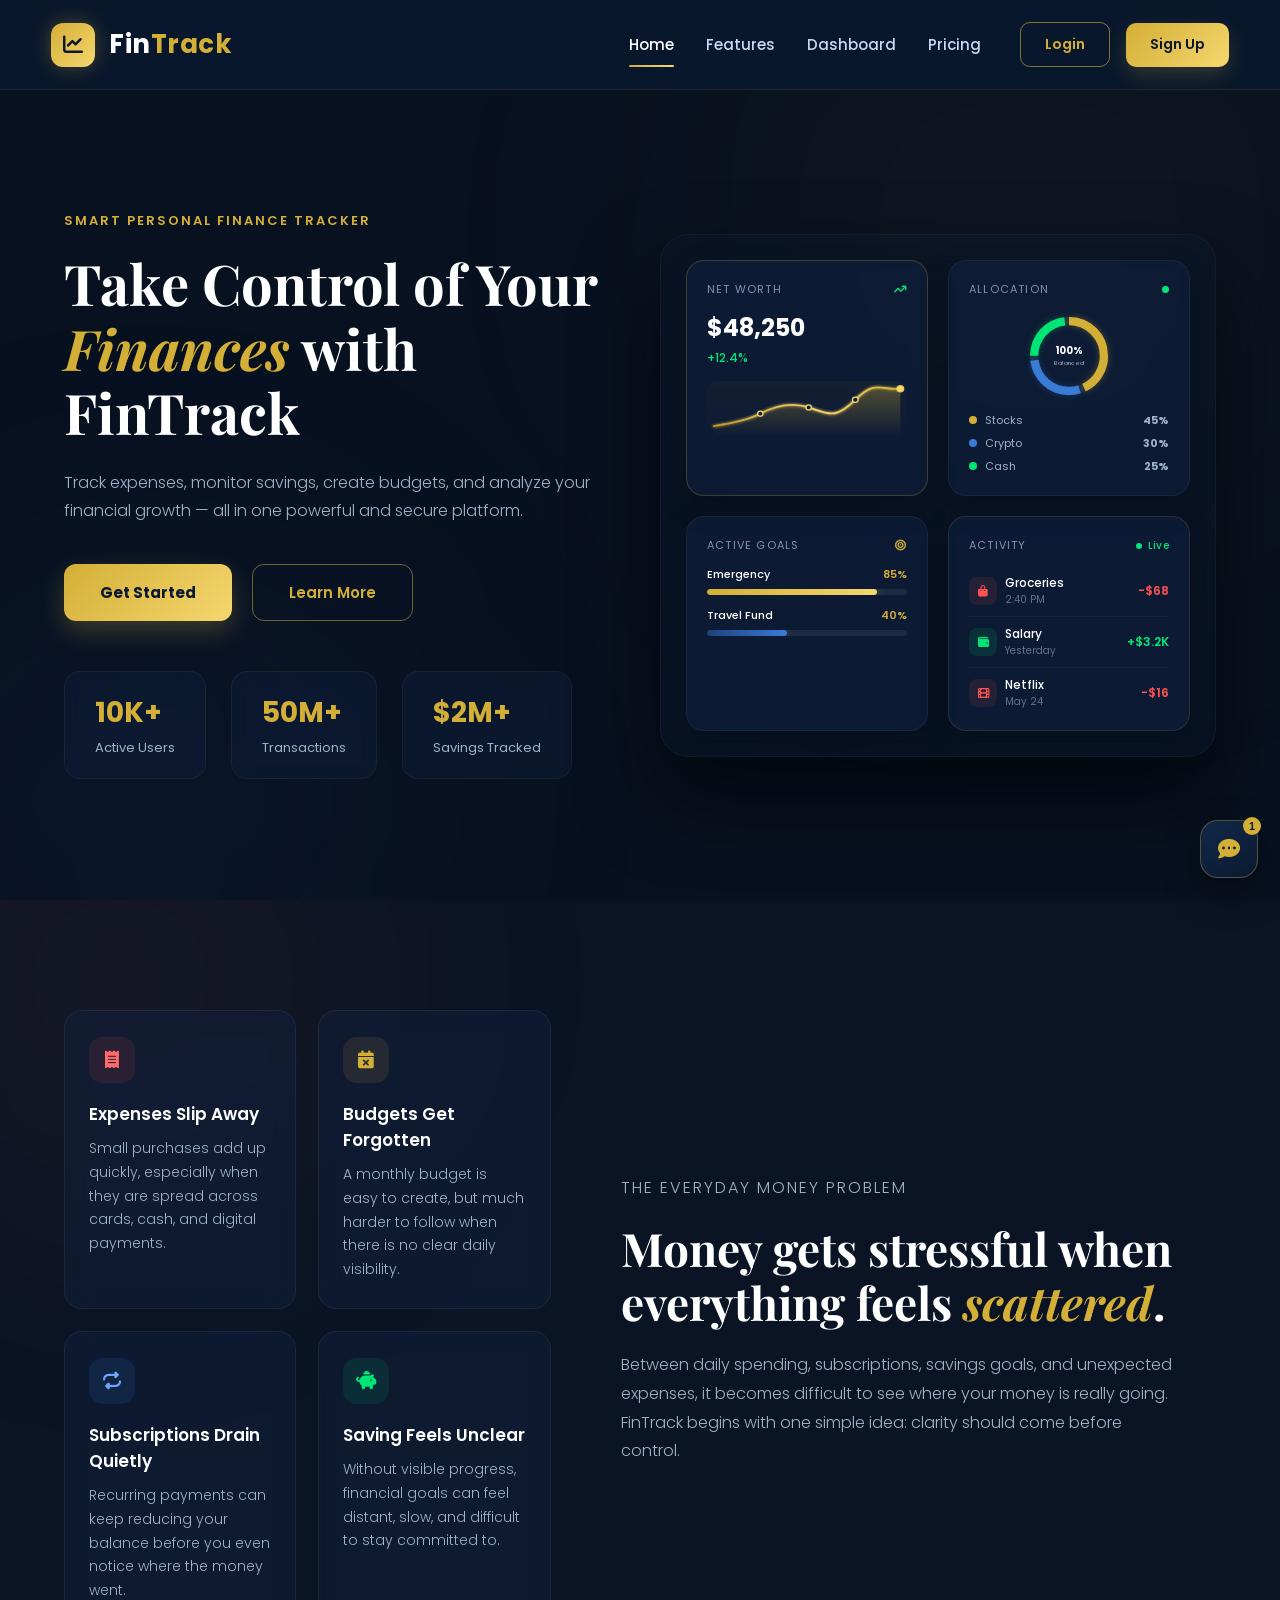
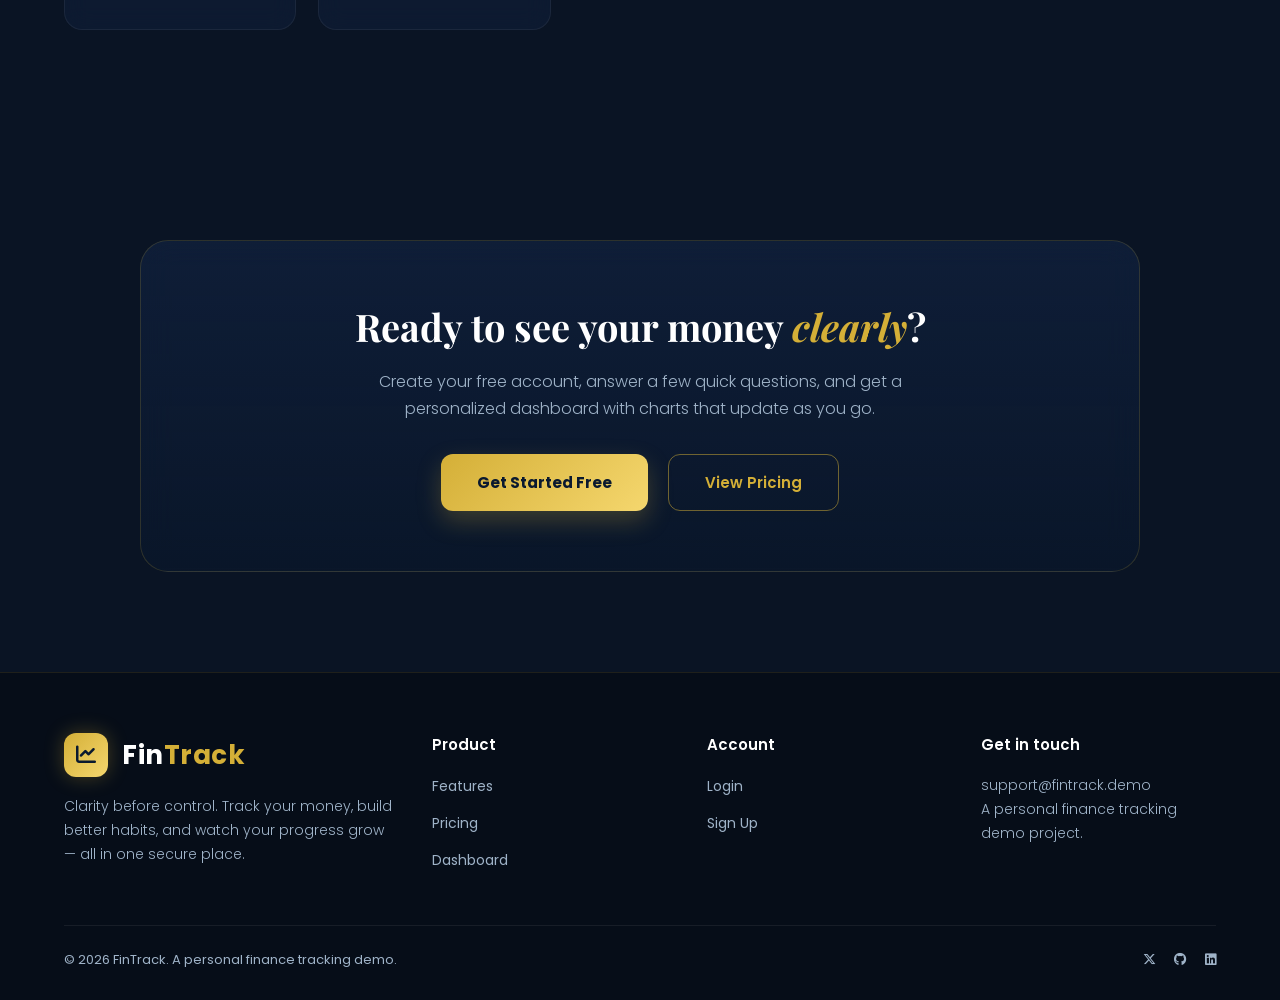
==== commit 231ee55f: "Make FinTrack fully responsive across phones, tablets, and desktop. Co-authored-by: Cursor <cursorag" ====
--- a/index.html
+++ b/index.html
@@ -10,8 +10,8 @@
   <link href="https://fonts.googleapis.com/css2?family=Playfair+Display:ital,wght@0,400..900;1,400..900&family=Poppins:wght@300;400;500;600;700&display=swap" rel="stylesheet">
   <link rel="stylesheet" href="https://cdnjs.cloudflare.com/ajax/libs/font-awesome/6.5.1/css/all.min.css"/>
 
-  <link rel="stylesheet" href="css/styles.css?v=2"/>
-  <link rel="stylesheet" href="css/landing.css?v=4"/>
+  <link rel="stylesheet" href="css/styles.css?v=3"/>
+  <link rel="stylesheet" href="css/landing.css?v=5"/>
 </head>
 
 <body>
@@ -68,7 +68,11 @@
       <div class="logo-text">Fin<span>Track</span></div>
     </div>
 
-    <div class="right-section">
+    <button type="button" class="nav-toggle" id="navToggle" aria-label="Open menu" aria-expanded="false" aria-controls="navDrawer">
+      <span></span><span></span><span></span>
+    </button>
+
+    <div class="right-section" id="navDrawer">
       <div class="nav-links">
         <a href="index.html" class="active">Home</a>
         <a href="pages/features.html">Features</a>
@@ -341,7 +345,7 @@
 
   <script src="js/storage.js?v=7"></script>
   <script src="js/loader.js?v=13"></script>
-  <script src="js/nav.js?v=8"></script>
+  <script src="js/nav.js?v=9"></script>
   <script src="js/landing.js?v=10"></script>
 </body>
 </html>
--- a/css/styles.css
+++ b/css/styles.css
@@ -331,7 +331,11 @@
 
 * { margin: 0; padding: 0; box-sizing: border-box; }
 
-html { scroll-behavior: smooth; }
+html {
+  scroll-behavior: smooth;
+  overflow-x: hidden;
+  max-width: 100%;
+}
 
 body {
   font-family: 'Poppins', sans-serif;
@@ -340,6 +344,7 @@
   min-height: 100vh;
   -webkit-font-smoothing: antialiased;
   overflow-x: hidden;
+  max-width: 100%;
 }
 
 a { text-decoration: none; color: inherit; }
@@ -351,7 +356,7 @@
   display: flex;
   justify-content: space-between;
   align-items: center;
-  padding: 0 70px;
+  padding: 0 clamp(16px, 4vw, 70px);
   background: rgba(10, 25, 47, 0.85);
   backdrop-filter: blur(12px);
   -webkit-backdrop-filter: blur(12px);
@@ -359,9 +364,10 @@
   position: sticky;
   top: 0;
   z-index: 1000;
-}
-
-.logo { display: flex; align-items: center; gap: 14px; cursor: pointer; }
+  gap: 16px;
+}
+
+.logo { display: flex; align-items: center; gap: 14px; cursor: pointer; min-width: 0; }
 
 .logo-icon {
   width: 44px;
@@ -373,6 +379,7 @@
   align-items: center;
   box-shadow: 0 0 20px rgba(212, 175, 55, 0.3);
   transition: 0.4s cubic-bezier(0.175, 0.885, 0.32, 1.275);
+  flex-shrink: 0;
 }
 
 .logo:hover .logo-icon {
@@ -382,11 +389,11 @@
 
 .logo-icon i { color: #0A192F; font-size: 20px; }
 
-.logo-text { font-size: 26px; font-weight: 700; color: var(--heading); letter-spacing: 0.5px; }
+.logo-text { font-size: clamp(20px, 2.5vw, 26px); font-weight: 700; color: var(--heading); letter-spacing: 0.5px; }
 .logo-text span { color: var(--gold); }
 
-.right-section { display: flex; align-items: center; gap: 45px; }
-.nav-links { display: flex; align-items: center; gap: 35px; }
+.right-section { display: flex; align-items: center; gap: clamp(18px, 3vw, 45px); }
+.nav-links { display: flex; align-items: center; gap: clamp(18px, 2.5vw, 35px); }
 
 .nav-links a {
   position: relative;
@@ -395,9 +402,13 @@
   font-weight: 500;
   transition: 0.3s ease;
   padding: 8px 0;
-}
-
-.nav-links a:hover { color: #ffffff; }
+  min-height: 44px;
+  display: inline-flex;
+  align-items: center;
+}
+
+.nav-links a:hover,
+.nav-links a:focus-visible { color: #ffffff; outline: none; }
 
 .nav-links a::after {
   content: '';
@@ -411,12 +422,13 @@
   transition: 0.3s ease;
 }
 
-.nav-links a:hover::after { width: 100%; }
+.nav-links a:hover::after,
+.nav-links a:focus-visible::after { width: 100%; }
 
 .nav-links a.active { color: #ffffff; }
 .nav-links a.active::after { width: 100%; }
 
-.buttons { display: flex; gap: 16px; align-items: center; }
+.buttons { display: flex; gap: 16px; align-items: center; flex-wrap: wrap; }
 
 .nav-plan-chip {
   display: inline-flex;
@@ -434,12 +446,15 @@
   letter-spacing: 0.2px;
   line-height: 1;
   transition: 0.2s;
+  min-height: 40px;
 }
 .nav-plan-chip i { font-size: 11px; }
-.nav-plan-chip:hover {
+.nav-plan-chip:hover,
+.nav-plan-chip:focus-visible {
   background: rgba(212, 175, 55, 0.2);
   border-color: rgba(212, 175, 55, 0.55);
   color: #fff;
+  outline: none;
 }
 .nav-plan-chip[data-plan="premium"] {
   border-color: rgba(157, 123, 255, 0.45);
@@ -450,6 +465,55 @@
   border-color: rgba(212, 175, 55, 0.45);
 }
 
+/* Hamburger toggle (marketing) */
+.nav-toggle {
+  display: none;
+  flex-direction: column;
+  justify-content: center;
+  gap: 5px;
+  width: 44px;
+  height: 44px;
+  padding: 10px;
+  border: 1px solid rgba(212, 175, 55, 0.28);
+  border-radius: 12px;
+  background: rgba(17, 34, 64, 0.65);
+  cursor: pointer;
+  z-index: 1002;
+  flex-shrink: 0;
+  transition: border-color 0.25s ease, background 0.25s ease;
+}
+
+.nav-toggle span {
+  display: block;
+  width: 100%;
+  height: 2px;
+  border-radius: 2px;
+  background: #F5D76E;
+  transition: transform 0.3s ease, opacity 0.3s ease;
+}
+
+.navbar.is-open .nav-toggle span:nth-child(1) { transform: translateY(7px) rotate(45deg); }
+.navbar.is-open .nav-toggle span:nth-child(2) { opacity: 0; }
+.navbar.is-open .nav-toggle span:nth-child(3) { transform: translateY(-7px) rotate(-45deg); }
+
+.nav-backdrop {
+  display: none;
+  position: fixed;
+  inset: 0;
+  background: rgba(4, 10, 20, 0.55);
+  backdrop-filter: blur(2px);
+  z-index: 999;
+  border: none;
+  padding: 0;
+  cursor: pointer;
+}
+
+.nav-backdrop.is-visible { display: block; }
+
+img, svg, video {
+  max-width: 100%;
+  height: auto;
+}
 
 /* ===== Shared buttons ===== */
 .btn-outline {
@@ -463,12 +527,15 @@
   cursor: pointer;
   transition: 0.3s ease;
   font-family: inherit;
-}
-
-.btn-outline:hover {
+  min-height: 44px;
+}
+
+.btn-outline:hover,
+.btn-outline:focus-visible {
   background: rgba(212, 175, 55, 0.08);
   border-color: var(--gold);
   transform: translateY(-2px);
+  outline: none;
 }
 
 .btn-gold {
@@ -483,18 +550,21 @@
   transition: 0.3s ease;
   box-shadow: 0 8px 20px rgba(212, 175, 55, 0.2);
   font-family: inherit;
-}
-
-.btn-gold:hover {
+  min-height: 44px;
+}
+
+.btn-gold:hover,
+.btn-gold:focus-visible {
   transform: translateY(-2px);
   box-shadow: 0 12px 25px rgba(212, 175, 55, 0.4);
+  outline: none;
 }
 
 /* ================= FOOTER ================= */
 .footer {
   background: #060d18;
   border-top: 1px solid rgba(212, 175, 55, 0.12);
-  padding: 60px 70px 30px;
+  padding: clamp(40px, 6vw, 60px) clamp(16px, 5vw, 70px) 30px;
 }
 
 .footer-grid {
@@ -506,8 +576,9 @@
 }
 
 .footer-col h4 { color: var(--heading); font-size: 15px; margin-bottom: 18px; font-weight: 600; }
-.footer-col a { display: block; color: var(--muted); font-size: 14px; margin-bottom: 12px; transition: 0.3s; }
-.footer-col a:hover { color: var(--gold); }
+.footer-col a { display: block; color: var(--muted); font-size: 14px; margin-bottom: 12px; transition: 0.3s; padding: 2px 0; }
+.footer-col a:hover,
+.footer-col a:focus-visible { color: var(--gold); outline: none; }
 .footer-col p { color: var(--muted); font-size: 14px; line-height: 1.7; font-weight: 300; }
 
 .footer-bottom {
@@ -518,6 +589,7 @@
   display: flex;
   justify-content: space-between;
   align-items: center;
+  gap: 16px;
   color: var(--muted);
   font-size: 13px;
 }
@@ -526,36 +598,84 @@
 .footer-bottom .socials { display: flex; gap: 18px; }
 .footer-bottom .socials span { color: var(--muted); cursor: default; }
 
+@media (max-width: 1024px) {
+  .navbar { height: 78px; }
+  .right-section { gap: 22px; }
+  .nav-links { gap: 20px; }
+}
+
+@media (max-width: 768px) {
+  .nav-toggle { display: inline-flex; }
+
+  .right-section {
+    position: fixed;
+    top: 0;
+    right: 0;
+    width: min(320px, 88vw);
+    height: 100vh;
+    height: 100dvh;
+    margin: 0;
+    padding: 88px 22px 28px;
+    flex-direction: column;
+    align-items: stretch;
+    gap: 28px;
+    background: linear-gradient(180deg, rgba(10, 25, 47, 0.98), rgba(8, 17, 32, 0.98));
+    border-left: 1px solid rgba(212, 175, 55, 0.18);
+    box-shadow: -20px 0 50px rgba(0, 0, 0, 0.45);
+    transform: translateX(110%);
+    transition: transform 0.35s cubic-bezier(0.22, 1, 0.36, 1);
+    z-index: 1001;
+    overflow-y: auto;
+    -webkit-overflow-scrolling: touch;
+  }
+
+  .navbar.is-open .right-section { transform: translateX(0); }
+
+  .nav-links {
+    flex-direction: column;
+    align-items: stretch;
+    gap: 4px;
+  }
+
+  .nav-links a {
+    padding: 14px 12px;
+    border-radius: 12px;
+    font-size: 16px;
+  }
+
+  .nav-links a:hover,
+  .nav-links a.active { background: rgba(212, 175, 55, 0.08); }
+
+  .nav-links a::after { display: none; }
+
+  .buttons {
+    flex-direction: column;
+    align-items: stretch;
+    gap: 12px;
+  }
+
+  .buttons .btn-outline,
+  .buttons .btn-gold,
+  .buttons .nav-plan-chip {
+    width: 100%;
+    justify-content: center;
+  }
+
+  body.nav-lock { overflow: hidden; }
+}
+
 @media (max-width: 900px) {
-  .footer { padding: 50px 24px 24px; }
   .footer-grid { grid-template-columns: 1fr 1fr; gap: 30px; }
   .footer-bottom { flex-direction: column; gap: 12px; text-align: center; }
 }
 
-/* Phones: single-column footer, wrap long lines */
-@media (max-width: 640px) {
-  .footer {
-    padding: 36px 16px 24px;
-    overflow-x: clip;
-  }
-  .footer-grid {
-    grid-template-columns: 1fr;
-    gap: 28px;
-  }
-  .footer-col p,
-  .footer-col a {
-    overflow-wrap: anywhere;
-    word-break: break-word;
-  }
-  .footer-bottom {
-    align-items: center;
-  }
-  .footer-bottom p,
-  .footer-bottom {
-    overflow-wrap: anywhere;
-    word-break: break-word;
-    max-width: 100%;
-  }
+@media (max-width: 480px) {
+  .navbar { height: 70px; }
+  .logo-icon { width: 38px; height: 38px; border-radius: 10px; }
+  .logo-icon i { font-size: 17px; }
+  .footer-grid { grid-template-columns: 1fr; gap: 28px; text-align: center; }
+  .footer-col .logo { justify-content: center; }
+  .footer-bottom .socials { justify-content: center; }
 }
 
 /* ===== "Coming soon" badge ===== */
--- a/css/landing.css
+++ b/css/landing.css
@@ -5,11 +5,11 @@
   display: grid;
   grid-template-columns: 1fr 1fr;
   align-items: center;
-  padding: 40px 70px;
+  padding: clamp(28px, 4vw, 40px) clamp(16px, 5vw, 70px);
   background: #081120;
   position: relative;
   overflow: hidden;
-  gap: 40px;
+  gap: clamp(24px, 4vw, 40px);
 }
 
 .blur-circle1 {
@@ -45,7 +45,7 @@
 
 .hero-content h1 {
   font-family: 'Playfair Display', serif;
-  font-size: 56px;
+  font-size: clamp(32px, 5vw, 56px);
   line-height: 1.15;
   color: white;
   margin-bottom: 25px;
@@ -56,14 +56,14 @@
 
 .hero-description {
   color: #9FB3C8;
-  font-size: 16px;
+  font-size: clamp(14px, 1.5vw, 16px);
   line-height: 1.7;
   margin-bottom: 40px;
   max-width: 580px;
   font-weight: 300;
 }
 
-.hero-buttons { display: flex; gap: 20px; margin-bottom: 50px; }
+.hero-buttons { display: flex; gap: 20px; margin-bottom: 50px; flex-wrap: wrap; }
 
 .start-btn {
   padding: 16px 36px;
@@ -565,27 +565,35 @@
 @keyframes floatSlowB { 0%, 100% { transform: translateY(-4px); } 50% { transform: translateY(2px); } }
 
 @media (max-width: 1200px) {
-  .navbar { padding: 0 40px; }
-  .hero { padding: 60px 40px; grid-template-columns: 1fr; text-align: center; }
+  .navbar { padding: 0 clamp(16px, 4vw, 40px); }
+  .hero { padding: 60px clamp(16px, 4vw, 40px); grid-template-columns: 1fr; text-align: center; }
   .hero-content { display: flex; flex-direction: column; align-items: center; }
   .hero-description { margin-left: auto; margin-right: auto; }
   .hero-buttons { justify-content: center; }
-  .hero-stats { justify-content: center; }
-  .hero-visual { margin-top: 40px; }
-}
-
-@media (max-width: 650px) {
-  .nav-links, .buttons { display: none; }
-  .hero-content h1 { font-size: 36px; }
+  .hero-stats { justify-content: center; flex-wrap: wrap; }
+  .hero-visual { margin-top: 40px; max-width: 100%; }
+}
+
+@media (max-width: 768px) {
+  .hero { min-height: auto; padding: 36px 16px 48px; }
+  .hero-buttons { width: 100%; flex-direction: column; }
+  .hero-buttons .start-btn,
+  .hero-buttons .learn-btn { width: 100%; min-height: 48px; }
+  .hero-stats { gap: 12px; width: 100%; }
+  .stat-card { flex: 1 1 calc(50% - 12px); min-width: 0; }
   .dashboard-mockup { grid-template-columns: 1fr; grid-template-rows: auto; gap: 16px; padding: 16px; }
   .w-left-top, .w-right-top, .w-left-bottom, .w-right-bottom { grid-column: initial; grid-row: initial; }
-  .stat-card { min-width: 110px; padding: 15px; }
+}
+
+@media (max-width: 480px) {
+  .stat-card { flex: 1 1 100%; }
+  .hero-stats { flex-direction: column; }
 }
 
 /* ================= SUB-PAGE HERO (Features / Pricing) ================= */
 .page-hero {
   position: relative;
-  padding: 90px 70px 40px;
+  padding: clamp(60px, 10vw, 90px) clamp(16px, 5vw, 70px) clamp(24px, 4vw, 40px);
   text-align: center;
   overflow: hidden;
   background: #081120;
@@ -602,17 +610,16 @@
 }
 .page-hero-inner { position: relative; z-index: 2; max-width: 760px; margin: 0 auto; }
 .page-hero .tag { color: #D4AF37; letter-spacing: 2px; font-size: 13px; margin-bottom: 16px; font-weight: 600; text-transform: uppercase; }
-.page-hero h1 { font-family: 'Playfair Display', serif; font-size: 50px; line-height: 1.15; color: #fff; margin-bottom: 18px; font-weight: 700; }
+.page-hero h1 { font-family: 'Playfair Display', serif; font-size: clamp(30px, 5vw, 50px); line-height: 1.15; color: #fff; margin-bottom: 18px; font-weight: 700; }
 .page-hero h1 span { color: #D4AF37; font-style: italic; }
 .page-hero p { color: #9FB3C8; font-size: 17px; line-height: 1.7; font-weight: 300; }
 
 @media (max-width: 650px) {
-  .page-hero { padding: 70px 22px 30px; }
-  .page-hero h1 { font-size: 34px; }
+  .page-hero { padding: 70px 16px 30px; }
 }
 
 /* ================= CTA BAND ================= */
-.cta-band { padding: 100px 70px; background: #0A1424; position: relative; overflow: hidden; }
+.cta-band { padding: clamp(60px, 8vw, 100px) clamp(16px, 5vw, 70px); background: #0A1424; position: relative; overflow: hidden; }
 .cta-inner {
   max-width: 1000px; margin: 0 auto; text-align: center;
   background: linear-gradient(180deg, rgba(17, 34, 64, 0.7), rgba(10, 25, 47, 0.5));
@@ -622,7 +629,7 @@
   backdrop-filter: blur(16px);
   position: relative; z-index: 2;
 }
-.cta-inner h2 { font-family: 'Playfair Display', serif; font-size: 38px; color: #fff; margin-bottom: 16px; }
+.cta-inner h2 { font-family: 'Playfair Display', serif; font-size: clamp(26px, 4vw, 38px); color: #fff; margin-bottom: 16px; }
 .cta-inner h2 span { color: #D4AF37; font-style: italic; }
 .cta-inner p { color: #9FB3C8; font-size: 16px; line-height: 1.7; max-width: 560px; margin: 0 auto 32px; font-weight: 300; }
 .cta-inner .hero-buttons { justify-content: center; margin-bottom: 0; }
@@ -635,7 +642,7 @@
 }
 
 /* ================= PRICING ================= */
-.pricing-section { padding: 60px 70px 110px; background: #081120; position: relative; overflow: hidden; }
+.pricing-section { padding: 60px clamp(16px, 5vw, 70px) 110px; background: #081120; position: relative; overflow: hidden; }
 .pricing-wallet-bar {
   max-width: 760px;
   margin: 0 auto 28px;
@@ -814,23 +821,29 @@
   to { transform: rotate(360deg); }
 }
 
-@media (max-width: 1000px) {
+@media (max-width: 1024px) {
+  .pricing-grid {
+    grid-template-columns: repeat(2, minmax(0, 1fr));
+    max-width: 760px;
+  }
+  .price-card.is-current {
+    transform: none;
+  }
+}
+@media (max-width: 768px) {
   .pricing-grid {
     grid-template-columns: 1fr;
     max-width: 460px;
   }
-  .price-card.is-current {
-    transform: none;
-  }
-}
-@media (max-width: 650px) { .pricing-section { padding: 40px 22px 80px; } }
+}
+@media (max-width: 650px) { .pricing-section { padding: 40px 16px 80px; } }
 
 /* ================= FAQ ================= */
-.faq-section { padding: 0 70px 110px; background: #081120; }
+.faq-section { padding: 0 clamp(16px, 5vw, 70px) 110px; background: #081120; }
 .faq-wrap { max-width: 820px; margin: 0 auto; }
-.faq-wrap h2 { font-family: 'Playfair Display', serif; font-size: 34px; color: #fff; text-align: center; margin-bottom: 40px; }
+.faq-wrap h2 { font-family: 'Playfair Display', serif; font-size: clamp(26px, 4vw, 34px); color: #fff; text-align: center; margin-bottom: 40px; }
 .faq-item { border: 1px solid var(--line); border-radius: 14px; margin-bottom: 14px; overflow: hidden; background: rgba(17,34,64,0.4); }
-.faq-q { width: 100%; text-align: left; background: none; border: none; color: #fff; font-size: 16px; font-weight: 500; padding: 20px 22px; cursor: pointer; display: flex; justify-content: space-between; align-items: center; font-family: inherit; }
+.faq-q { width: 100%; text-align: left; background: none; border: none; color: #fff; font-size: clamp(14px, 2vw, 16px); font-weight: 500; padding: 20px 22px; cursor: pointer; display: flex; justify-content: space-between; align-items: center; gap: 12px; font-family: inherit; min-height: 52px; }
 .faq-q i { color: var(--gold); transition: transform 0.3s; }
 .faq-item.open .faq-q i { transform: rotate(45deg); }
 .faq-a { max-height: 0; overflow: hidden; transition: max-height 0.35s ease; color: #9FB3C8; font-size: 14px; line-height: 1.7; padding: 0 22px; font-weight: 300; }
@@ -839,11 +852,11 @@
 @media (max-width: 650px) { .faq-section { padding: 0 22px 80px; } }
 
 /* ================= PROBLEM SECTION ================= */
-.problem-section { width: 100%; padding: 110px 70px; background: #0A1424; position: relative; overflow: hidden; }
+.problem-section { width: 100%; padding: clamp(70px, 10vw, 110px) clamp(16px, 5vw, 70px); background: #0A1424; position: relative; overflow: hidden; }
 .problem-section::before { content: ''; position: absolute; width: 520px; height: 520px; background: rgba(255, 82, 82, 0.05); border-radius: 50%; top: -180px; left: -140px; filter: blur(130px); }
 .problem-container { max-width: 1280px; margin: 0 auto; display: grid; grid-template-columns: 0.9fr 1.1fr; align-items: center; gap: 70px; position: relative; z-index: 2; }
 .problem-tag { color: #D4AF37; letter-spacing: 2px; font-size: 13px; margin-bottom: 18px; font-weight: 600; text-transform: uppercase; }
-.problem-content h2 { font-family: 'Playfair Display', serif; font-size: 46px; line-height: 1.18; color: #ffffff; margin-bottom: 22px; font-weight: 700; }
+.problem-content h2 { font-family: 'Playfair Display', serif; font-size: clamp(30px, 4.5vw, 46px); line-height: 1.18; color: #ffffff; margin-bottom: 22px; font-weight: 700; }
 .problem-content h2 span { color: #D4AF37; font-style: italic; }
 .problem-content p { color: #9FB3C8; font-size: 16px; line-height: 1.8; max-width: 560px; font-weight: 300; }
 .problem-grid { display: grid; grid-template-columns: 1fr 1fr; gap: 22px; }
@@ -857,25 +870,27 @@
 .problem-card p { color: #9FB3C8; font-size: 14px; line-height: 1.7; font-weight: 300; }
 
 @media (max-width: 1200px) {
-  .problem-section { padding: 90px 40px; }
+  .problem-section { padding: 90px clamp(16px, 4vw, 40px); }
   .problem-container { grid-template-columns: 1fr; gap: 45px; text-align: center; }
   .problem-content p { margin: 0 auto; }
 }
-@media (max-width: 650px) {
-  .problem-section { padding: 75px 22px; }
-  .problem-content h2 { font-size: 34px; }
+@media (max-width: 768px) {
+  .problem-grid { grid-template-columns: 1fr 1fr; }
+}
+@media (max-width: 480px) {
+  .problem-section { padding: 70px 16px; }
   .problem-grid { grid-template-columns: 1fr; }
   .problem-card { padding: 24px 20px; }
 }
 
 /* ================= BETTER WAY SECTION ================= */
-.better-way-section { width: 100%; padding: 115px 70px; background: #081120; position: relative; overflow: hidden; }
+.better-way-section { width: 100%; padding: clamp(70px, 10vw, 115px) clamp(16px, 5vw, 70px); background: #081120; position: relative; overflow: hidden; }
 .better-way-section::before { content: ''; position: absolute; width: 620px; height: 620px; background: rgba(212, 175, 55, 0.045); border-radius: 50%; top: 50%; right: -260px; transform: translateY(-50%); filter: blur(145px); }
 .better-way-section::after { content: ''; position: absolute; width: 480px; height: 480px; background: rgba(30, 66, 122, 0.16); border-radius: 50%; left: -210px; bottom: -180px; filter: blur(135px); }
 .better-way-container { max-width: 1280px; margin: 0 auto; position: relative; z-index: 2; }
 .better-way-header { max-width: 760px; margin: 0 auto 62px auto; text-align: center; }
 .better-way-tag { color: #D4AF37; letter-spacing: 2px; font-size: 13px; margin-bottom: 18px; font-weight: 600; text-transform: uppercase; }
-.better-way-header h2 { font-family: 'Playfair Display', serif; font-size: 48px; line-height: 1.18; color: #ffffff; margin-bottom: 22px; font-weight: 700; }
+.better-way-header h2 { font-family: 'Playfair Display', serif; font-size: clamp(30px, 4.5vw, 48px); line-height: 1.18; color: #ffffff; margin-bottom: 22px; font-weight: 700; }
 .better-way-header h2 span { color: #D4AF37; font-style: italic; }
 .better-way-header p { color: #9FB3C8; font-size: 16px; line-height: 1.8; font-weight: 300; }
 .better-way-grid { display: grid; grid-template-columns: repeat(3, 1fr); gap: 26px; }
@@ -898,21 +913,23 @@
 .better-card:nth-child(3):hover .better-icon { background: linear-gradient(135deg, #00C853, #00E676); color: #062316; }
 
 @media (max-width: 1200px) {
-  .better-way-section { padding: 95px 40px 115px; }
-  .better-way-grid { grid-template-columns: 1fr; max-width: 720px; margin: 0 auto; }
+  .better-way-section { padding: 95px clamp(16px, 4vw, 40px) 115px; }
+  .better-way-grid { grid-template-columns: 1fr 1fr; max-width: 920px; margin: 0 auto; }
   .better-card:nth-child(2) { transform: translateY(0); }
   .better-card:nth-child(2):hover { transform: translateY(-10px); }
 }
+@media (max-width: 768px) {
+  .better-way-grid { grid-template-columns: 1fr; max-width: 720px; }
+}
 @media (max-width: 650px) {
-  .better-way-section { padding: 80px 22px; }
+  .better-way-section { padding: 80px 16px; }
   .better-way-header { margin-bottom: 42px; }
-  .better-way-header h2 { font-size: 34px; }
   .better-card { padding: 28px 22px; min-height: auto; }
   .better-number { font-size: 44px; }
 }
 
 /* ================= MONEY STYLE SECTION ================= */
-.money-style-section { width: 100%; padding: 115px 70px; background: #0A1424; position: relative; overflow: hidden; }
+.money-style-section { width: 100%; padding: clamp(70px, 10vw, 115px) clamp(16px, 5vw, 70px); background: #0A1424; position: relative; overflow: hidden; }
 .money-style-section::before { content: ''; position: absolute; width: 580px; height: 580px; background: rgba(212, 175, 55, 0.045); border-radius: 50%; left: -230px; top: 80px; filter: blur(145px); }
 .money-style-section::after { content: ''; position: absolute; width: 520px; height: 520px; background: rgba(0, 230, 118, 0.055); border-radius: 50%; right: -240px; bottom: -180px; filter: blur(150px); }
 .money-style-container { max-width: 1280px; margin: 0 auto; position: relative; z-index: 2; }
@@ -977,7 +994,7 @@
 }
 
 /* ================= TRUST SNAPSHOT SECTION ================= */
-.trust-section { width: 100%; padding: 115px 70px; background: #081120; position: relative; overflow: hidden; }
+.trust-section { width: 100%; padding: clamp(70px, 10vw, 115px) clamp(16px, 5vw, 70px); background: #081120; position: relative; overflow: hidden; }
 .trust-section::before { content: ''; position: absolute; width: 620px; height: 620px; background: rgba(212, 175, 55, 0.045); border-radius: 50%; top: -260px; right: -180px; filter: blur(150px); }
 .trust-section::after { content: ''; position: absolute; width: 520px; height: 520px; background: rgba(30, 66, 122, 0.14); border-radius: 50%; left: -230px; bottom: -210px; filter: blur(140px); }
 .trust-container { max-width: 1280px; margin: 0 auto; position: relative; z-index: 2; }
